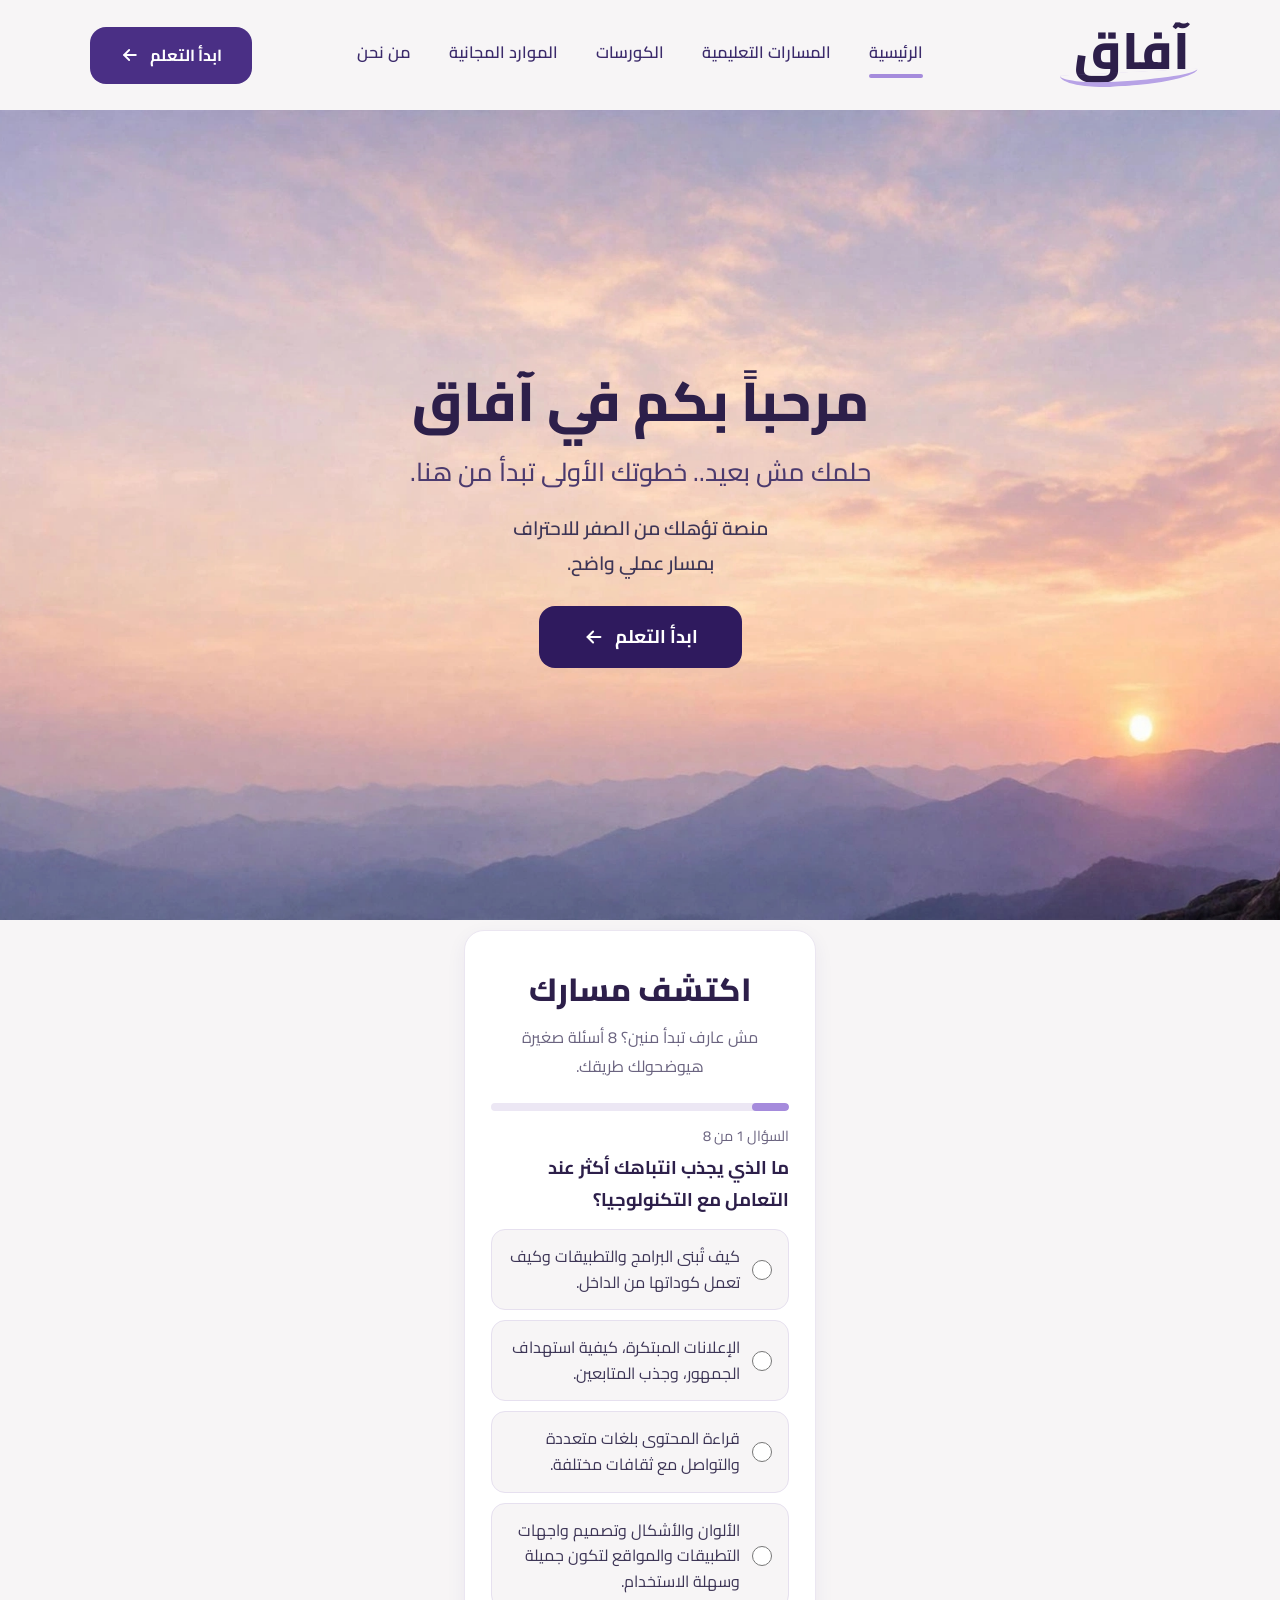
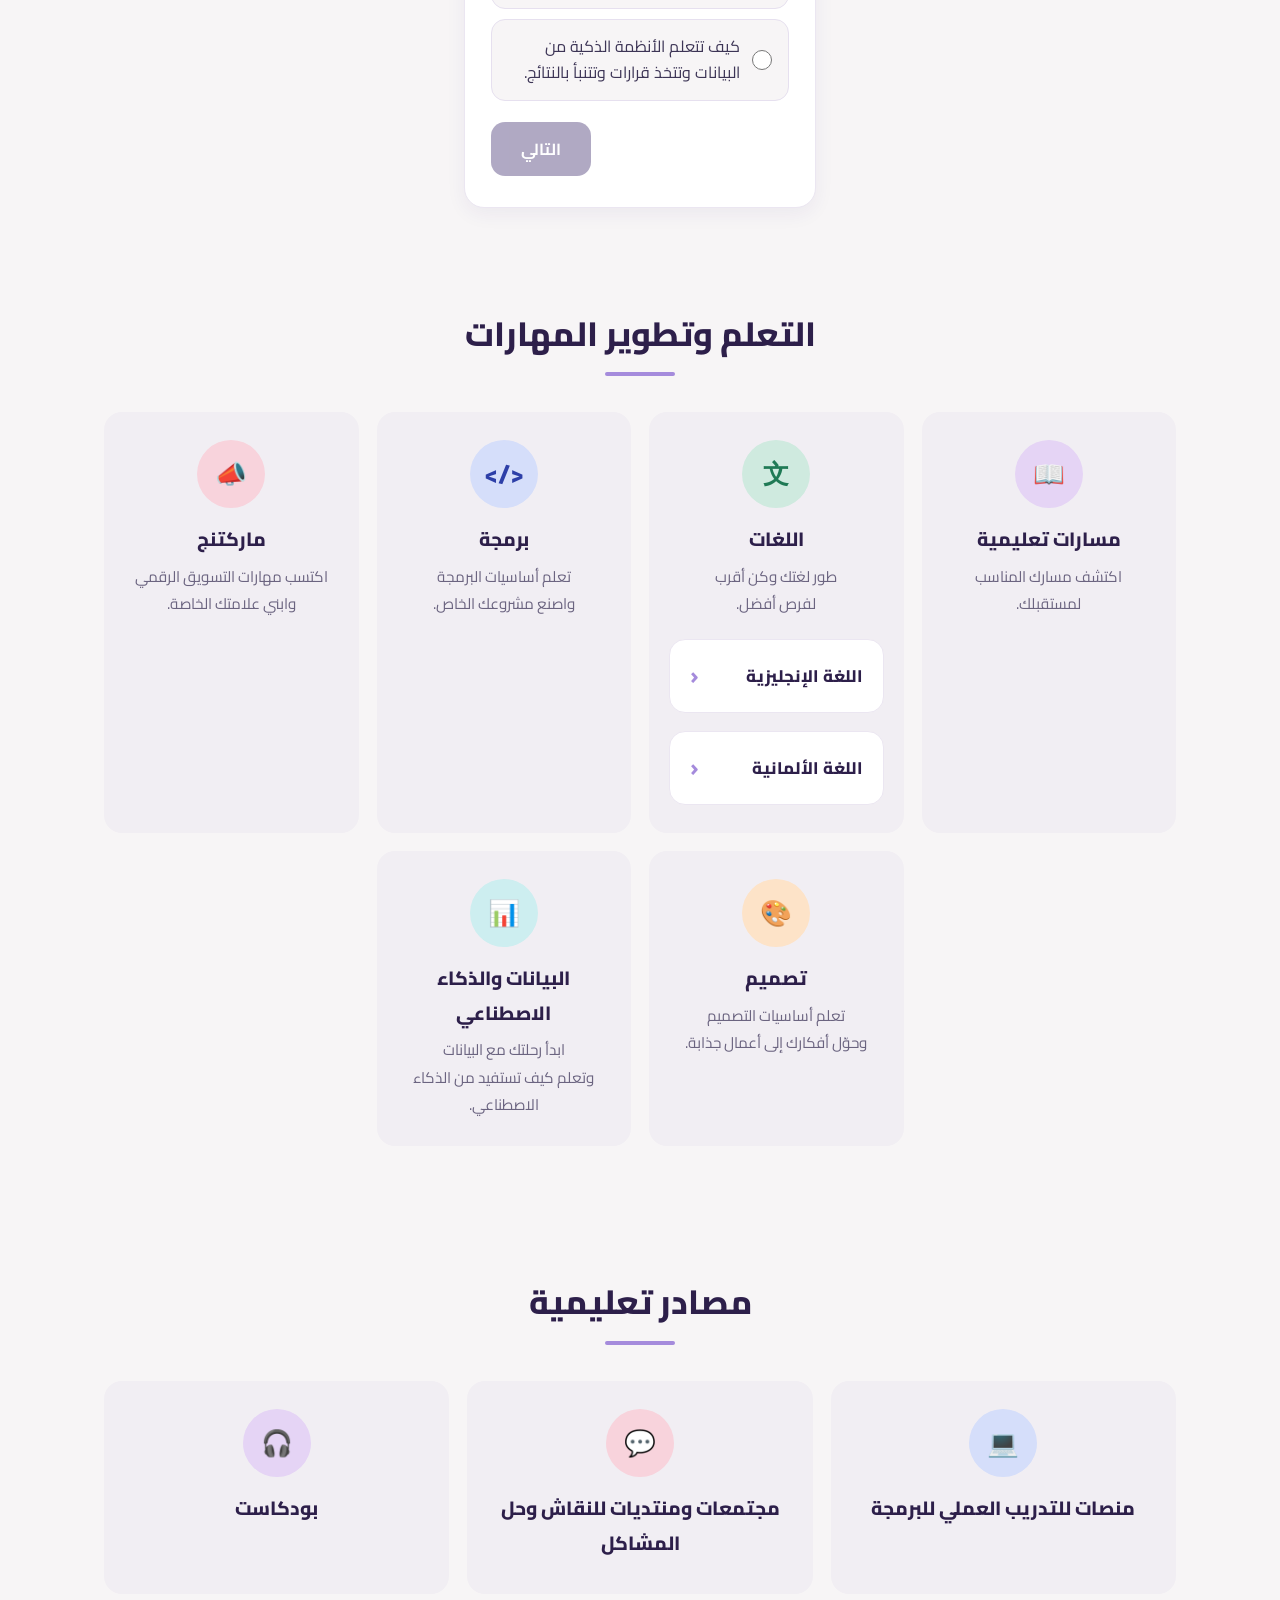
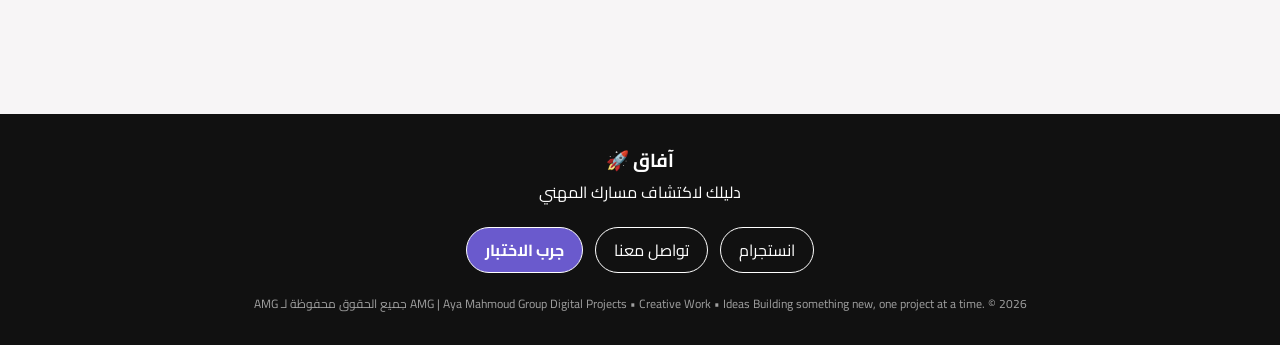
==== index.html @ b50b0117 "update" ====
<!DOCTYPE html>
<html lang="ar" dir="rtl">

<head>
    <link rel="icon" type="image/png" href="favicon.png">
<link rel="apple-touch-icon" href="favicon.png">
    <meta charset="UTF-8">
    <meta name="viewport" content="width=device-width, initial-scale=1.0">

    <title>آفاق | AMG Academy</title>
    <meta name="description" content="آفاق منصة تعليمية عربية تساعدك تكتشف المسار المناسب ليك باختبار قصير، وتبدأ التعلم في اللغات والبرمجة والتسويق والتصميم والبيانات والذكاء الاصطناعي.">

    <link rel="preconnect" href="https://fonts.googleapis.com">
    <link rel="preconnect" href="https://fonts.gstatic.com" crossorigin>
    <link href="https://fonts.googleapis.com/css2?family=Cairo:wght@400;600;700;800&display=swap" rel="stylesheet">
    <link rel="stylesheet" href="index.css">
</head>

<body>

    
    <header class="header">

        <div class="logo">
            آفاق
        </div>

        <nav class="navbar">
            <a href="#" class="active">الرئيسية</a>
            <a href="#learning">المسارات التعليمية</a>
            <a href="#learning">الكورسات</a>
            <a href="#resources">الموارد المجانية</a>
            <a href="#" data-dialog="dlg-about">من نحن</a>
        </nav>

        <a href="#learning" class="header-button">ابدأ التعلم <svg class="arrow" viewBox="0 0 24 24" width="22" height="22" fill="none" stroke="currentColor" stroke-width="2.2" stroke-linecap="round" stroke-linejoin="round" aria-hidden="true"><path d="M19 12H5"/><path d="M11 6l-6 6 6 6"/></svg></a>

    </header>

    
    <section class="hero">
        <img class="hero-img" src="hero.jpg" alt="">
        <div class="hero-content">
            <h1>مرحباً بكم في آفاق</h1>
            <h2>حلمك مش بعيد.. خطوتك الأولى تبدأ من هنا.</h2>
            <p>منصة تؤهلك من الصفر للاحتراف<br>بمسار عملي واضح.</p>
            <a href="#learning" class="hero-button">ابدأ التعلم <svg class="arrow" viewBox="0 0 24 24" width="22" height="22" fill="none" stroke="currentColor" stroke-width="2.2" stroke-linecap="round" stroke-linejoin="round" aria-hidden="true"><path d="M19 12H5"/><path d="M11 6l-6 6 6 6"/></svg></a>
        </div>
    </section>

    
    <section class="quiz-section" id="quiz">
        <div class="quiz-card">
            <h2>اكتشف مسارك</h2>
            <p class="quiz-subtitle">مش عارف تبدأ منين؟ 8 أسئلة صغيرة هيوضحولك طريقك.</p>

            <div id="quiz-box">
                <div class="quiz-progress"><span id="quiz-bar"></span></div>
                <p class="quiz-count" id="quiz-count"></p>
                <h3 class="quiz-question" id="quiz-question"></h3>
                <div class="quiz-options" id="quiz-options"></div>
                <div class="quiz-nav">
                    <button type="button" class="quiz-btn ghost" id="quiz-prev">السابق</button>
                    <button type="button" class="quiz-btn" id="quiz-next" disabled>التالي</button>
                </div>
            </div>

            <div id="quiz-result" class="quiz-result" hidden>
                <p class="quiz-result-label">المسار الأنسب ليك هو</p>
                <h3 id="result-title"></h3>
                <p id="result-text"></p>
                <div class="quiz-nav">
                    <a href="#learning" class="quiz-btn" id="result-link">ابدأ التعلم</a>
                    <button type="button" class="quiz-btn ghost" id="quiz-restart">أعد الاختبار</button>
                </div>
            </div>
        </div>
    </section>

    
    <section class="learning" id="learning">

        <h2>التعلم وتطوير المهارات</h2>

        <div class="title-line"></div>

        <div class="cards">

            
            <div class="card">
                <div class="icon purple">📖</div>
                <h3>مسارات تعليمية</h3>
                <p>
                    اكتشف مسارك المناسب
                    <br>
                    لمستقبلك.
                </p>
            </div>

            
            <div class="card" id="languages">
                <div class="icon green">文</div>
                <h3>اللغات</h3>
                <p>
                    طور لغتك وكن أقرب
                    <br>
                    لفرص أفضل.
                </p>

                <div class="lang-grid">

                    <button type="button" class="lang-item" data-dialog="dlg-english">اللغة الإنجليزية</button>

                    <button type="button" class="lang-item" data-dialog="dlg-german">اللغة الألمانية</button>

                </div>
            </div>

            <!-- Card 3 -->
            <div class="card" id="card-programming">
                <div class="icon blue">&lt;/&gt;</div>
                <h3>برمجة</h3>
                <p>
                    تعلم أساسيات البرمجة
                    <br>
                    واصنع مشروعك الخاص.
                </p>
            </div>

            <!-- Card 4 -->
            <div class="card" id="card-marketing">
                <div class="icon pink">📣</div>
                <h3>ماركتنج</h3>
                <p>
                    اكتسب مهارات التسويق الرقمي
                    <br>
                    وابني علامتك الخاصة.
                </p>
            </div>

            <!-- Card 5 -->
            <div class="card" id="card-design">
                <div class="icon orange">🎨</div>
                <h3>تصميم</h3>
                <p>
                    تعلم أساسيات التصميم
                    <br>
                    وحوّل أفكارك إلى أعمال جذابة.
                </p>
            </div>

            <!-- Card 6 -->
            <div class="card" id="card-data">
                <div class="icon teal">📊</div>
                <h3>البيانات والذكاء الاصطناعي</h3>
                <p>
                    ابدأ رحلتك مع البيانات
                    <br>
                    وتعلم كيف تستفيد من الذكاء الاصطناعي.
                </p>
            </div>

        </div>

    </section>

    <!-- مصادر تعليمية -->
    <section class="learning" id="resources">

        <h2>مصادر تعليمية</h2>

        <div class="title-line"></div>

        <div class="cards">

            <div class="card">
                <div class="icon blue">💻</div>
                <h3>منصات للتدريب العملي للبرمجة</h3>
            </div>

            <div class="card">
                <div class="icon pink">💬</div>
                <h3>مجتمعات ومنتديات للنقاش وحل المشاكل</h3>
            </div>

            <div class="card">
                <div class="icon purple">🎧</div>
                <h3>بودكاست </h3>
            </div>

        </div>

    </section>
    <dialog class="lang-dialog about-dialog" id="dlg-about">
        <div class="dialog-head">
            <h3>من نحن</h3>
            <button type="button" class="dialog-close" aria-label="إغلاق">✕</button>
        </div>
        <div class="dialog-body">
            <p>
                آفاق هي مساحة صُممت لكل شخص يبحث عن فرصة ليتعلم، يتطور، ويصنع لنفسه طريقًا أفضل. نحن نؤمن أن لكل إنسان قدرات وأفكارًا تستحق أن تُكتشف، وأن الوصول إلى المستقبل الذي نريده يبدأ بخطوة واحدة صحيحة. لذلك نهدف من خلال آفاق إلى تقديم محتوى وفرص ومعلومات تساعد الطلاب والشباب على اكتشاف مجالات جديدة، وتطوير مهاراتهم، واتخاذ خطوات أكثر وضوحًا نحو أهدافهم. لا نريد أن تكون آفاق مجرد موقع تتصفحه ثم تغادره، بل نريدها أن تكون نقطة بداية تساعدك على اكتشاف ما يناسبك، وتوسيع معرفتك، وتحويل أفكارك وطموحاتك إلى خطوات حقيقية. آفاق... لأن مستقبلك أكبر من أن تتركه للصدفة.
            </p>
        </div>
    </dialog>


    <dialog class="lang-dialog" id="dlg-english">
        <div class="dialog-head">
            <h3>كورسات اللغة الانجليزية</h3>
            <button type="button" class="dialog-close" aria-label="إغلاق">✕</button>
        </div>
        <div class="dialog-body">

    
            <article class="course">
                <h4>كورس اللغة الانجليزية_AUC</h4>
                <ul class="course-item">
                   <li>الجهة: الجامعة الأمريكية بالقاهرة</li> 
                    <li>المستوى: تحديد المستوى باختبار</li>
                    <li>المدة : من 4_6 اسابيع</li>
                    <li>الانجاز : رقمي عند اتمام الكورس</li>
                </ul>
                <a class="btn-course" href="https://www.aucegypt.edu/academics/free-english-courses">ابدأ الكورس</a>
            </article>
            </article>

    <article class="course">
      <h4>كورس اللغة الانجليزية_British Council</h4>
      <ul class="course-item">
       <li>الجهة:المجلس الثقافي البريطاني</li>
        <li>المستوى : من A1 إلى C1</li>
        <li>المدة : مفتوحة</li>
        <li>الانجاز : شهادة رقمية مجانية</li>
      </ul>
      <a class="btn-course" href="https://learnenglish.britishcouncil.org">ابدأ الكورس</a>
    </article>

    <article class="course">
      <h4>-كورس اللغه الانجليزيه Understanding IELTS</h4>
      <ul class="course-item">
       <li>الجهة:المجلس الثقافي البريطاني</li>
       </tag>
        <li>المستوى : B1 متوسط</li>
        <li>المدة : 6 أسابيع</li>
        <li>الانجاز : شهادة مجانية</li>
      </ul>
      <a class="btn-course" href="https://www.futurelearn.com/courses/understanding-ielts">ابدأ الكورس</a>
    </article>

    <article class="course">
      <h4>English for Beginners - USA Learns</h4>
      <ul class="course-item">
        <li>
الجهة: الولايات المتحدة الأمريكية - مبادرة USA Learns</li>
       <li>المستوى: مبتدئ</li>
        <li>المدة : 20 ساعة</li>
        <li>الانجاز : شهادة اتمام مجانية 100%</li>
      </ul>
      <a class="btn-course" href="https://www.usalearns.org">ابدأ الكورس</a>
    </article class="course">
    <h4>كورس اللغة الإنجليزية-Harvard - Rhetoric: The Art of Persuasive Writing</h4>
    <ul class="course-item">
    <li>الجهة: Harvard University</li>
    <li>المستوى: مبتدئ - كتابة ومحادثة</li>
    <li>المدة: 8 أسابيع</li>  
    <li> مجاني 100% - Audit</li>
    </ul>
    <a class="btn-course" href="https://pll.harvard.edu/course/rhetoric-art-persuasive-writing-and-public-speaking"> ابدأ الكورس</a>
        
    

    <article>
        
        
    </article>

        </div>
    </dialog>

     <dialog class="lang-dialog" id="dlg-german">
        <div class="dialog-head">
            <h3>اللغة الألمانية</h3>
            <button type="button" class="dialog-close" aria-label="إغلاق">✕</button>
            
        </div>
        <div class="dialog-body">

        <article class="course">
    <h4>دورة اللغة الألمانية </h4>
    <ul class="course-item">
            <li>الجهة : Deutsche Welle</li>
        <li>المدة : 8 اسابيع</li>
        <li>المستوى:A1</li>
    </ul>
        <a class="btn-course" href="https://learngerman.dw.com/en/nicos-weg/c-36519789" target="_blank">ابدأ الكورس</a>
</article>
</article>

        </div>
    </dialog>



    <script src="index.js"></script>
<footer class="footer">
  <div class="footer-content">
    <h3>آفاق 🚀</h3>
    <p> دليلك لاكتشاف مسارك المهني</p>
    
    <div class="social">
          <a href="https://www.instagram.com/aya__mahmoud188?stkn=NDFoNGhpejRldm9x" target="_blank">انستجرام</a>
            <a href="https://mail.google.com/mail/?view=cm&to=ayamahmoud.gruop@gmail.com" target="_blank">تواصل معنا</a>
        <a href="#quiz" class="test-btn">جرب الاختبار </a>    
    </div>
  </div>
  <p class="copy">AMG | Aya Mahmoud Group
Digital Projects • Creative Work • Ideas
Building something new, one project at a time.
© 2026 جميع الحقوق محفوظة لـ AMG</p>
</footer>

</body>

</html>
---- index.css ----
:root {
  --primary: #2d1f4a;
  --primary-soft: #3b2a6b;
  --accent: #a58bdc;
  --bg: #f7f5f6;
  --card: #f1eef3;
  --muted: #6b6480;
}

*, *::before, *::after {
  margin: 0;
  padding: 0;
  box-sizing: border-box;
  font-family: "Cairo", "Segoe UI", Tahoma, sans-serif;
}

html { scroll-behavior: smooth; }

body {
  background: var(--bg);
  color: #3d3556;
  line-height: 1.8;
  overflow-x: hidden;
}

a { text-decoration: none; color: inherit; }


.header {
  display: grid;
  grid-template-columns: 1fr auto 1fr;
  align-items: center;
  gap: 16px;
  padding: 22px 7%;
  background: var(--bg);
}

.logo {
  justify-self: start;
  position: relative;
  display: inline-block;
  font-size: 3.2rem;
  font-weight: 800;
  line-height: 1.1;
  color: var(--primary);
  padding-bottom: 10px;
}


.logo::after {
  content: "";
  position: absolute;
  right: -8px;
  left: -14px;
  bottom: 2px;
  height: 14px;
  border-bottom: 5px solid #b7a2e6;
  border-radius: 0 0 60% 40% / 0 0 100% 100%;
  transform: rotate(-3deg);
}

.navbar {
  display: flex;
  align-items: center;
  justify-content: center;
  gap: 38px;
}

.navbar a {
  position: relative;
  color: var(--primary-soft);
  font-size: 1.02rem;
  font-weight: 600;
  white-space: nowrap;
  padding: 6px 0 10px;
}

.navbar a::after {
  content: "";
  position: absolute;
  right: 0;
  left: 0;
  bottom: 0;
  height: 4px;
  border-radius: 4px;
  background: #a58bdc;
  transform: scaleX(0);
  transition: transform 0.2s;
}

.navbar a.active::after,
.navbar a:hover::after { transform: scaleX(1); }

.header-button { justify-self: end;  }

.header-button,
.hero-button {
  display: inline-flex;
  align-items: center;
  justify-content: center;
  gap: 10px;
  color: #fff;
  font-weight: 700;
  white-space: nowrap;
  transition: background 0.2s, transform 0.2s;
}

.header-button {
  background: #4a2f85;
  padding: 14px 30px;
  border-radius: 16px;
  font-size: 1rem;
}

.header-button .arrow { width: 20px; height: 20px; }

.hero-button {
  background: #2f1a5e;
  margin-top: 26px;
  padding: 14px 44px;
  border-radius: 16px;
  font-size: 1.15rem;
}

.header-button:hover,
.hero-button:hover {
  background: var(--primary);
  transform: translateY(-2px);
}

/* ---------- الهيرو ---------- */
.hero {
  position: relative;
  min-height: 90vh;
  display: flex;
  align-items: center;
  justify-content: center;
  padding: 40px 5%;
  text-align: center;
  overflow: hidden;
  background-color: #cbb9d9;
  background-image: url("hero.jpg");
  background-size: cover;
  background-position: center;
  background-repeat: no-repeat;
}

/* صورة الـ img مخفية إلا في الموبايل الرأسي */
.hero-img { display: none; }

.hero-content {
  position: relative;
  z-index: 1;
  width: 100%;
  max-width: 640px;
  display: flex;
  flex-direction: column;
  align-items: center;
}

.hero h1 {
  font-size: clamp(2rem, 6vw, 3.4rem);
  font-weight: 800;
  color: var(--primary);
  line-height: 1.4;
  margin-bottom: 10px;
}

.hero h2 {
  font-size: clamp(1.1rem, 3vw, 1.6rem);
  font-weight: 500;
  color: #4b3a6e;
  margin-bottom: 16px;
}

.hero p {
  font-size: clamp(1rem, 2.4vw, 1.2rem);
  font-weight: 600;
  color: #3d3556;
}


.learning {
  max-width: 1200px;
  margin: 0 auto;
  padding: 56px 5% 70px;
  text-align: center;
}

.learning h2 {
  font-size: clamp(1.6rem, 4vw, 2.1rem);
  font-weight: 800;
  color: var(--primary);
}

.title-line {
  width: 70px;
  height: 4px;
  border-radius: 4px;
  background: var(--accent);
  margin: 8px auto 36px;
}

.cards {
  display: grid;
  grid-template-columns: repeat(3, 1fr);
  gap: 22px;
}

.card {
  background: var(--card);
  border-radius: 18px;
  padding: 28px 20px;
  transition: transform 0.2s, box-shadow 0.2s;
}

.card:hover {
  transform: translateY(-4px);
  box-shadow: 0 10px 24px rgba(58, 37, 112, 0.1);
}

.card h3 {
  margin: 14px 0 6px;
  font-size: 1.2rem;
  font-weight: 800;
  color: var(--primary);
}

.card p {
  color: var(--muted);
  font-size: 0.95rem;
}

.icon {
  width: 68px;
  height: 68px;
  margin: 0 auto;
  border-radius: 50%;
  display: flex;
  align-items: center;
  justify-content: center;
  font-size: 1.6rem;
  font-weight: 800;
  direction: ltr;
}

.icon.purple { background: #e5d4f5; color: var(--primary-soft); }
.icon.green  { background: #cfeadf; color: #1f7a55; }
.icon.blue   { background: #d5defa; color: #2d3fa8; }
.icon.pink   { background: #f8d3dc; color: #a3204d; }
.icon.orange { background: #fde3c8; color: #b45309; }
.icon.teal   { background: #cdeef0; color: #0f766e; }

@media (max-width: 980px) {
  .cards { grid-template-columns: repeat(2, 1fr); }
  .navbar { gap: 22px; }
  .navbar a { font-size: 0.92rem; }
}

@media (max-width: 720px) {
  .header {
    grid-template-columns: 1fr auto;
    padding: 14px 5% 8px;
    row-gap: 8px;
  }

  .logo { font-size: 2.4rem; }

  .header-button {
    padding: 10px 20px;
    font-size: 0.9rem;
    border-radius: 14px;
  }

  .navbar {
    grid-column: 1 / -1;
    order: 3;
    width: 100%;
    justify-content: center;
    flex-wrap: wrap;
    gap: 2px 18px;
  }


  .cards { grid-template-columns: 1fr; }
}


@media (orientation: portrait) and (max-width: 900px) {
  .hero {
    min-height: 72vh;
    align-items: flex-start;        
    padding: 34px 5% 0;
    background-position: 100% bottom; 
  }

  
  .hero::before {
    content: "";
    position: absolute;
    inset: 0;
    background: linear-gradient(to bottom, rgba(247, 245, 246, 0.55), rgba(247, 245, 246, 0) 40%);
    pointer-events: none;
  }

  .hero-content {
    text-shadow: 0 0 10px rgba(255, 255, 255, 0.8);
  }

  .hero h1 { margin-bottom: 6px; }
  .hero-button { margin-top: 18px; }
}

.about-section {
  width: 100%;
  max-width: 800px;
  margin: 0 auto;
  padding: 30px 6% 70px;
  direction: rtl;
  text-align: right;
}

.about-section h2 {
  font-size: 2rem;
  font-weight: 800;
  color: #1e3a8a;
  padding-bottom: 14px;
  margin-bottom: 24px;
  border-bottom: 2px solid #dde3ee;
}

.about-section p {
  max-width: none;
  margin: 0;
  text-align: right;
  font-size: 1.1rem;
  line-height: 2.1;
  color: #222;
}


.quiz-section {
  max-width: 800px;
  margin: 0 auto;
  padding: 10px 5% 40px;
}

.quiz-card {
  background: #fff;
  border: 1px solid #ebe6f1;
  border-radius: 20px;
  padding: 30px 26px;
  box-shadow: 0 6px 20px rgba(58, 37, 112, 0.06);
  text-align: right;
}

.quiz-card h2 {
  text-align: center;
  font-size: clamp(1.6rem, 4vw, 2rem);
  font-weight: 800;
  color: var(--primary);
}

.quiz-subtitle {
  text-align: center;
  color: var(--muted);
  margin: 4px 0 22px;
}

.quiz-progress {
  height: 8px;
  background: #ece7f4;
  border-radius: 8px;
  overflow: hidden;
}

.quiz-progress span {
  display: block;
  height: 100%;
  width: 0;
  background: var(--accent);
  border-radius: 8px;
  transition: width 0.3s;
}

.quiz-count {
  margin: 12px 0 4px;
  font-size: 0.9rem;
  color: var(--muted);
}

.quiz-question {
  font-size: 1.15rem;
  font-weight: 700;
  color: var(--primary);
  margin-bottom: 14px;
  line-height: 1.7;
}

.quiz-options label {
  display: flex;
  align-items: center;
  gap: 12px;
  background: var(--bg);
  border: 1.5px solid #e6e0ef;
  border-radius: 14px;
  padding: 14px 16px;
  margin-bottom: 10px;
  cursor: pointer;
  line-height: 1.6;
  transition: border-color 0.2s, background 0.2s;
}

.quiz-options label:hover { border-color: var(--accent); }

.quiz-options label:has(input:checked) {
  border-color: var(--primary-soft);
  background: #ede7f8;
}

.quiz-options input[type="radio"] {
  width: 20px;
  height: 20px;
  flex-shrink: 0;
  accent-color: var(--primary-soft);
}

.quiz-nav {
  display: flex;
  justify-content: space-between;
  align-items: center;
  gap: 12px;
  margin-top: 20px;
}

.quiz-btn {
  display: inline-block;
  border: 0;
  cursor: pointer;
  background: var(--primary-soft);
  color: #fff;
  font-weight: 700;
  font-size: 1rem;
  padding: 12px 30px;
  border-radius: 14px;
  transition: background 0.2s, opacity 0.2s;
}

.quiz-btn:hover { background: var(--primary); }
.quiz-btn:disabled { opacity: 0.4; cursor: not-allowed; }

.quiz-btn.ghost {
  background: transparent;
  color: var(--primary-soft);
  border: 1.5px solid var(--accent);
}

.quiz-btn.ghost:hover { background: #ede7f8; }

.quiz-result { text-align: center; }
.quiz-result[hidden], #quiz-box[hidden] { display: none; }

.quiz-result-label { color: var(--muted); margin-top: 10px; }

.quiz-result h3 {
  font-size: 2rem;
  font-weight: 800;
  color: var(--primary);
  margin: 4px 0 10px;
}

.quiz-result .quiz-nav { justify-content: center; flex-wrap: wrap; }


.course-title {
  margin: 14px 0 6px;
  font-size: 0.95rem;
  font-weight: 700;
  color: var(--primary-soft);
}

.course-item {
  list-style: none;
  margin: 0 0 16px;
  padding: 0;
  text-align: right;
  font-size: 0.88rem;
  color: var(--muted);
}

.course-item li {
  padding: 5px 0;
  border-bottom: 1px dashed #d8d2e3;
}

.course-item li:last-child { border-bottom: 0; }

.btn-course {
  display: inline-block;
  background: var(--primary-soft);
  color: #fff;
  font-weight: 700;
  font-size: 0.95rem;
  padding: 9px 26px;
  border-radius: 14px;
  transition: background 0.2s;
}

.btn-course:hover { background: var(--primary); }


.cards {
  display: flex;
  flex-wrap: wrap;
  justify-content: center;
  gap: 22px;
}

.card {
  flex: 0 1 calc((100% - 44px) / 3);
  min-width: 0;
}

.card.card-wide { flex: 1 1 100%; }

@media (max-width: 980px) {
  .card { flex-basis: calc((100% - 22px) / 2); }
}

@media (max-width: 720px) {
  .card { flex-basis: 100%; }
}


.lang-grid {
  display: grid;
  grid-template-columns: 1fr 1fr;
  gap: 18px;
  margin-top: 22px;
  text-align: right;
}

.lang-item {
  background: #fff;
  border: 1px solid #ebe6f1;
  border-radius: 16px;
  padding: 20px;
}

.lang-item h4 {
  font-size: 1.1rem;
  font-weight: 800;
  color: var(--primary);
  margin-bottom: 6px;
}

.lang-item p { margin: 0; }

.card h5.course-title {
  margin: 14px 0 6px;
  font-size: 0.95rem;
  font-weight: 700;
  color: var(--primary-soft);
}

@media (max-width: 720px) {
  .lang-grid { grid-template-columns: 1fr; }
}


.lang-grid { grid-template-columns: 1fr; }


details.lang-item summary {
  display: flex;
  align-items: center;
  justify-content: space-between;
  gap: 10px;
  cursor: pointer;
  list-style: none;
  font-size: 1.1rem;
  font-weight: 800;
  color: var(--primary);
}

details.lang-item summary::-webkit-details-marker { display: none; }

details.lang-item summary::after {
  content: "▾";
  color: var(--accent);
  transition: transform 0.2s;
}

details.lang-item[open] summary::after { transform: rotate(180deg); }
details.lang-item[open] summary { margin-bottom: 10px; }


button.lang-item {
  width: 100%;
  display: flex;
  align-items: center;
  justify-content: space-between;
  gap: 10px;
  font-family: inherit;
  font-size: 1.05rem;
  font-weight: 800;
  color: var(--primary);
  text-align: right;
  cursor: pointer;
  transition: border-color 0.2s, background 0.2s;
}

button.lang-item::after {
  content: "‹";
  font-size: 1.6rem;
  line-height: 1;
  color: var(--accent);
}

button.lang-item:hover { border-color: var(--accent); background: #faf8fd; }


.lang-dialog {
  border: 0;
  border-radius: 20px;
  padding: 0;
  width: min(92vw, 520px);
  margin: auto;
  direction: rtl;
  text-align: right;
  color: #3d3556;
  box-shadow: 0 20px 60px rgba(30, 20, 60, 0.35);
  overflow: hidden;
}

.lang-dialog::backdrop { background: rgba(30, 20, 60, 0.5); }

.dialog-head {
  display: flex;
  align-items: center;
  justify-content: space-between;
  gap: 12px;
  padding: 16px 20px;
  background: #fff;
  border-bottom: 1px solid #eee9f4;
}

.dialog-head h3 {
  font-size: 1.15rem;
  font-weight: 800;
  color: var(--primary);
}

.dialog-close {
  border: 0;
  width: 36px;
  height: 36px;
  border-radius: 50%;
  background: var(--card);
  color: var(--primary);
  font-size: 1rem;
  cursor: pointer;
}

.dialog-body {
  max-height: 60vh;
  overflow-y: auto;
  padding: 18px 20px 6px;
  background: #fff;
}

.course {
  background: var(--bg);
  border-radius: 14px;
  padding: 16px;
  margin-bottom: 14px;
}

.course h4 {
  font-size: 1rem;
  font-weight: 800;
  color: var(--primary);
  margin-bottom: 8px;
}

.course .course-item { margin-bottom: 12px; }


@media (min-width: 721px) and (max-width: 1100px) {
  .header {
    grid-template-columns: auto 1fr auto;
    padding: 14px 4%;
    gap: 12px;
  }

  .logo { font-size: 2.6rem; }

  .navbar { gap: 14px; }
  .navbar a { font-size: 0.88rem; }

  .header-button {
    padding: 10px 18px;
    font-size: 0.9rem;
  }
}


@media (min-width: 981px) {
  .quiz-section { max-width: 480px; }
}

@media (min-width: 721px) {
  .cards { gap: 18px; }
  .card { flex-basis: calc((100% - 54px) / 4); }

  
  #resources .card { flex-basis: calc((100% - 36px) / 3); }
}

@media (min-width: 721px) and (max-width: 980px) {
  .card { padding: 20px 10px; }
  .card .icon { width: 52px; height: 52px; font-size: 1.2rem; }
  .card h3 { font-size: 0.95rem; }
  .card p { font-size: 0.8rem; line-height: 1.6; }
  button.lang-item { padding: 10px; font-size: 0.85rem; }
}


.about-dialog { width: min(92vw, 640px); }

.about-dialog .dialog-body { padding-bottom: 18px; }

.about-dialog .dialog-body p {
  font-size: 1.05rem;
  line-height: 2;
  color: #222;
}
.footer{
  background:#111;
  color:#fff;
  text-align:center;
  padding:30px 20px;
  margin-top:50px;
}
.footer .social{
  display: flex;
  justify-content: center;
  flex-wrap: wrap;
  gap: 12px;
  margin: 20px 0;
}
.footer .social a{
  color:#fff;
  text-decoration:none;
  border:1px solid #fff;
  padding:8px 18px;
  border-radius:25px;
  white-space: nowrap;
}
.copy{
  font-size:12px;
  opacity:0.6;
  margin-top:15px;
}
.test-btn {
  display: inline-block;
  background: #6A5ACD;
  color: white;
  padding: 12px 25px;
  border-radius: 25px;
  text-decoration: none;
  font-weight: bold;
}
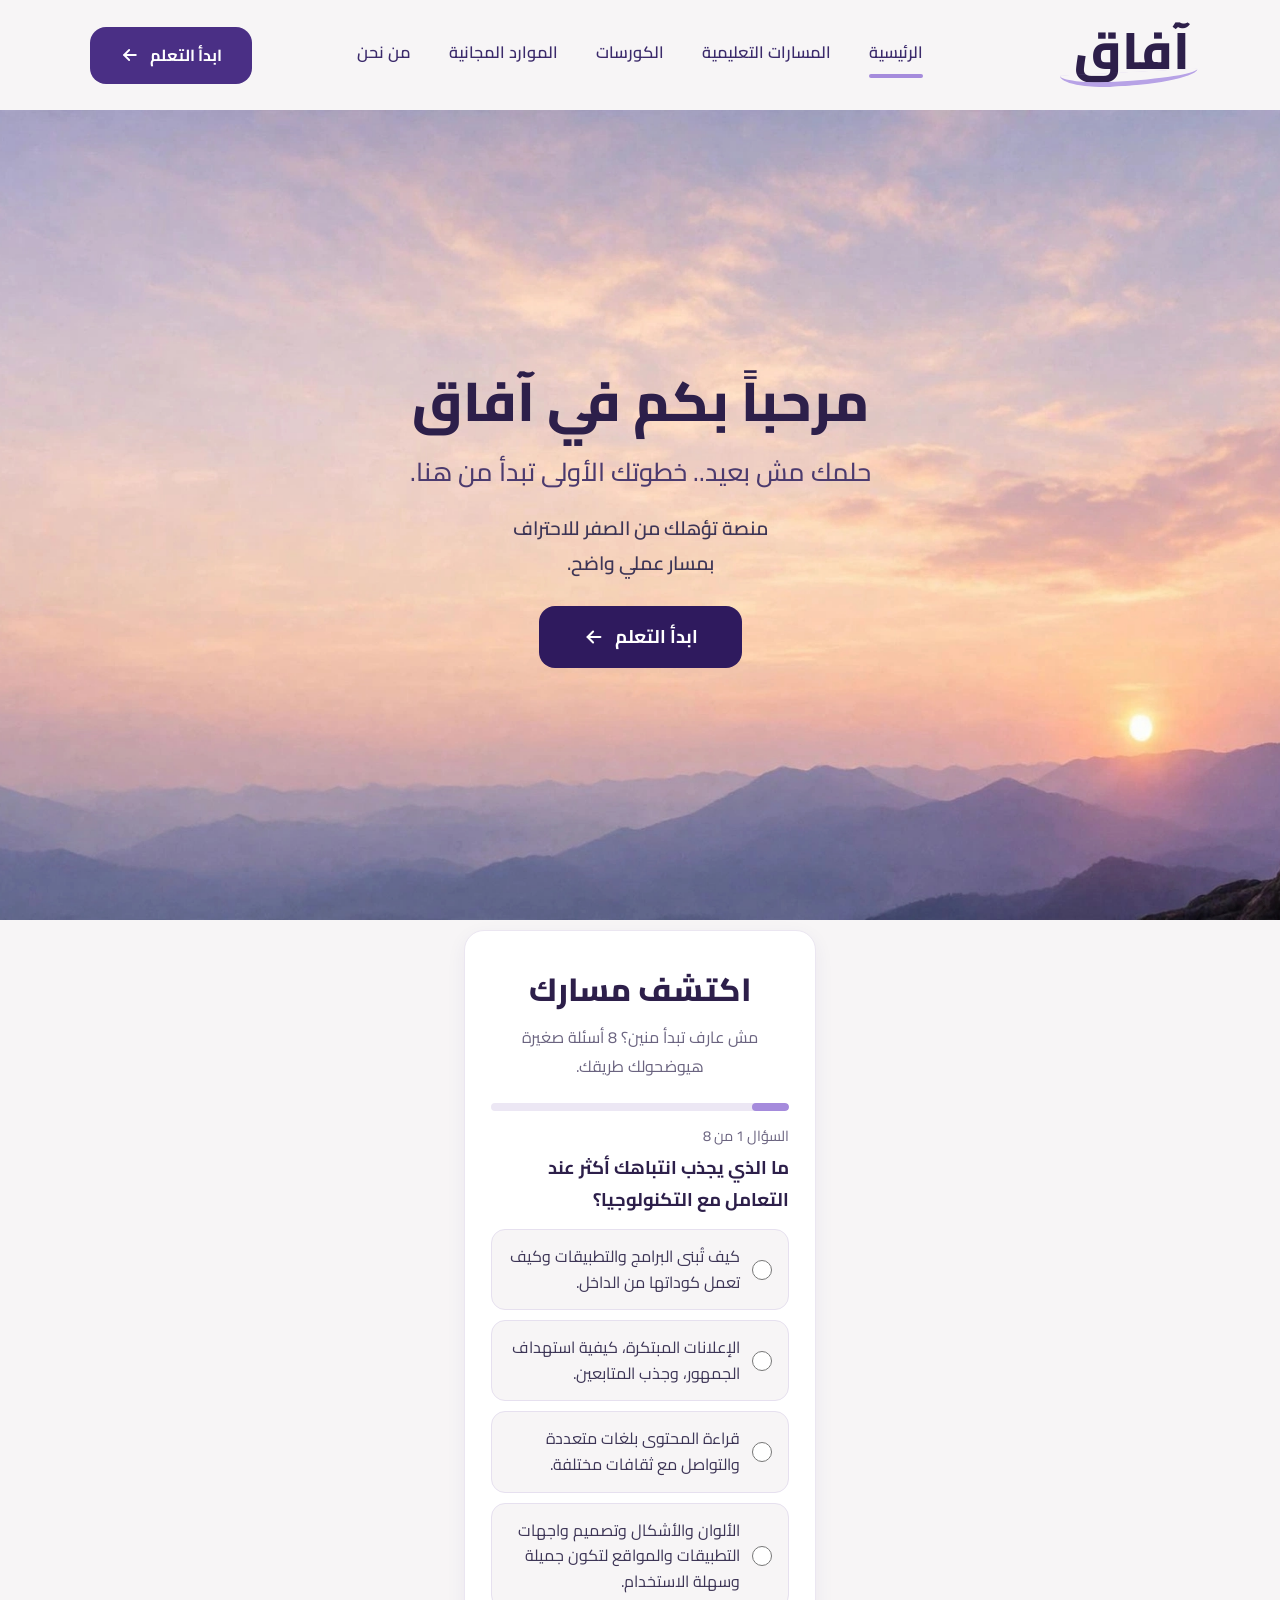
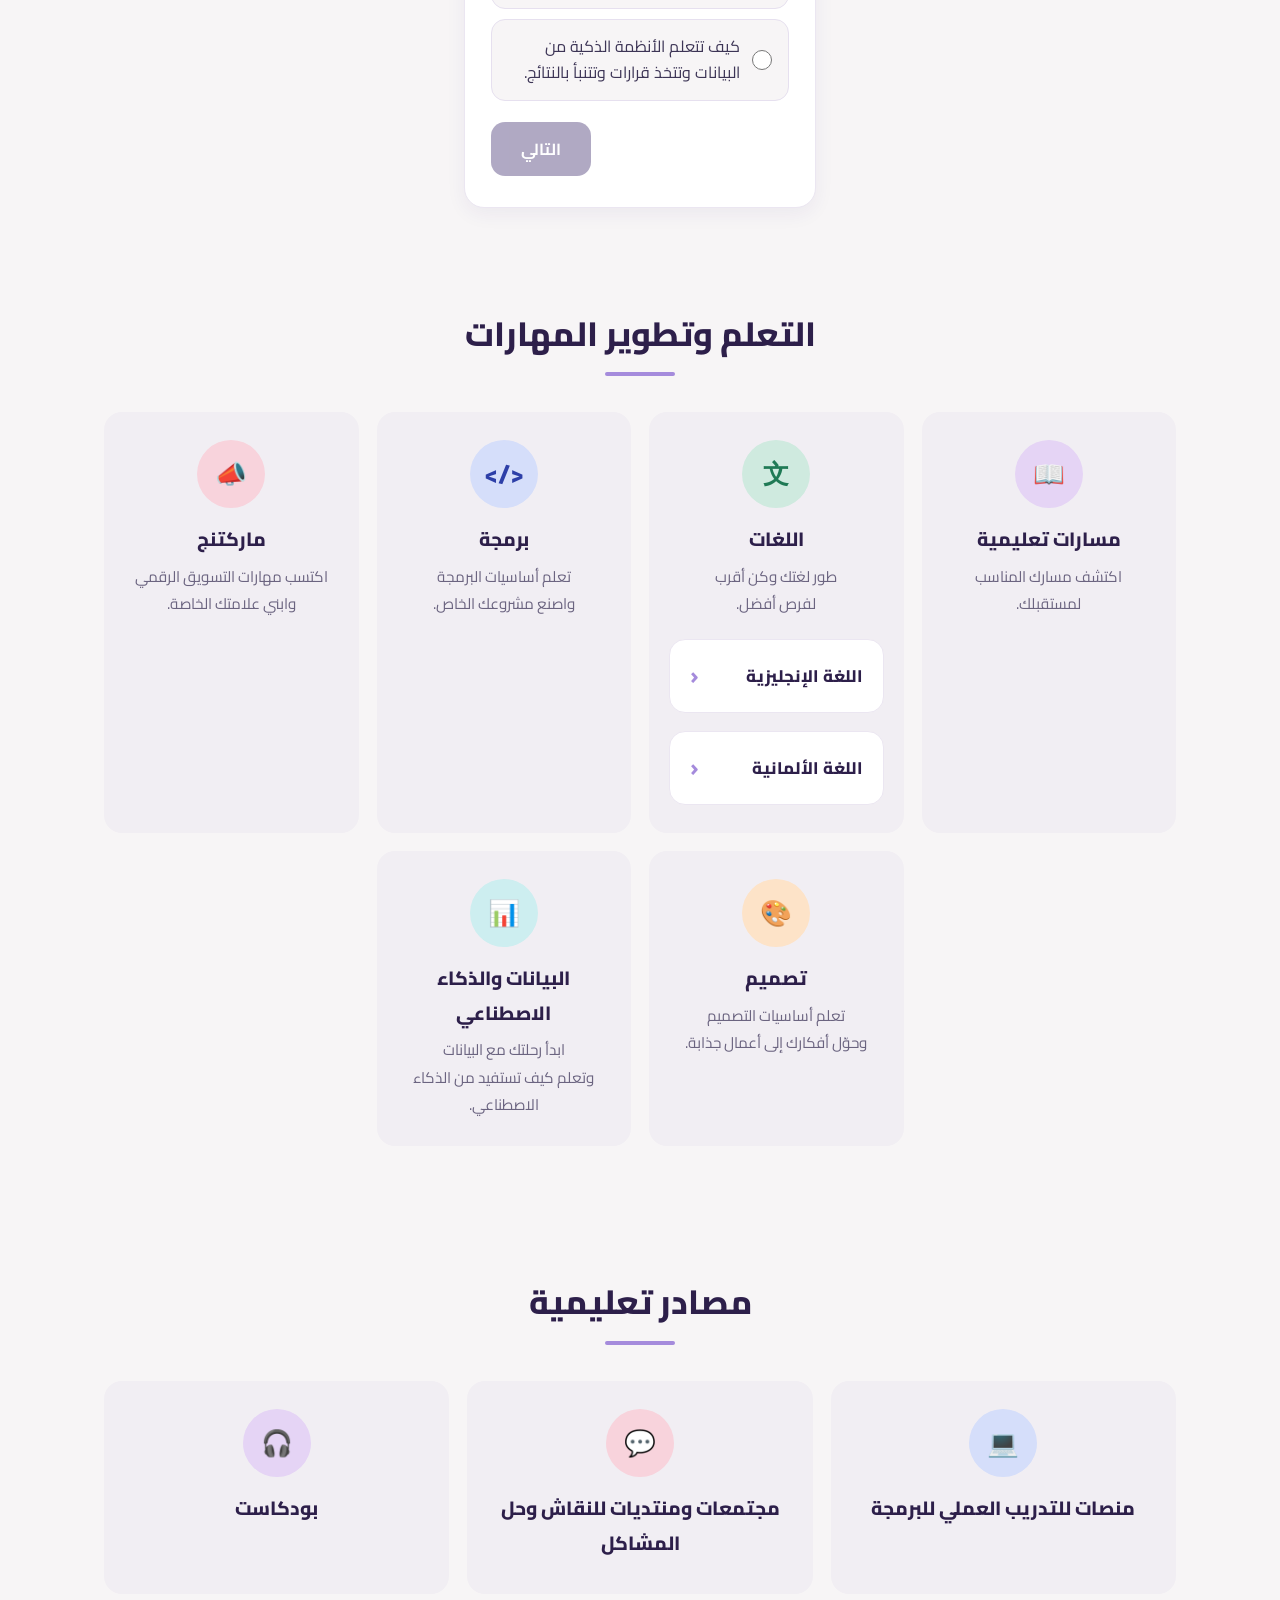
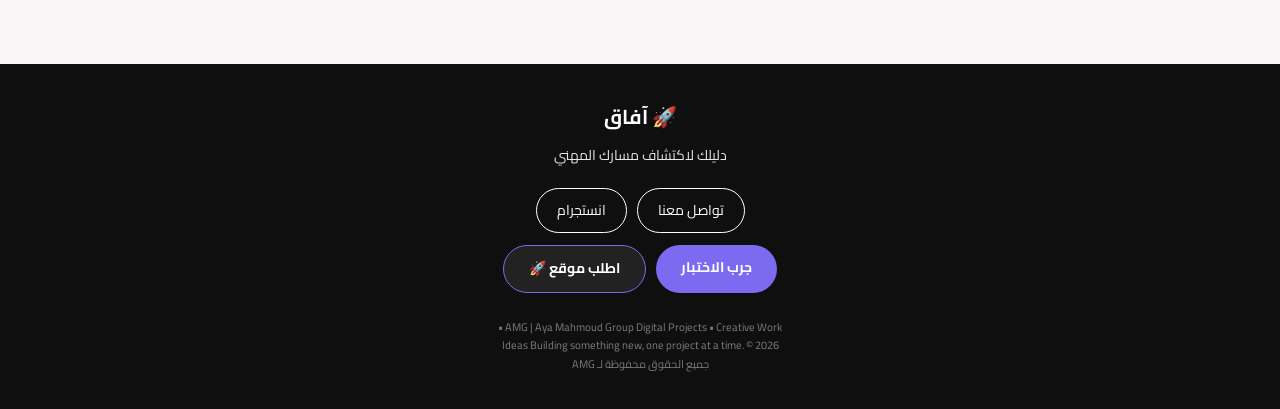
==== commit 7abe98c3: "update" ====
--- a/index.html
+++ b/index.html
@@ -7,7 +7,7 @@
     <meta charset="UTF-8">
     <meta name="viewport" content="width=device-width, initial-scale=1.0">
 
-    <title>آفاق | AMG Academy</title>
+    <title>AMG Academy | آفاق</title>
     <meta name="description" content="آفاق منصة تعليمية عربية تساعدك تكتشف المسار المناسب ليك باختبار قصير، وتبدأ التعلم في اللغات والبرمجة والتسويق والتصميم والبيانات والذكاء الاصطناعي.">
 
     <link rel="preconnect" href="https://fonts.googleapis.com">
@@ -211,68 +211,60 @@
         </div>
         <div class="dialog-body">
 
-    
             <article class="course">
                 <h4>كورس اللغة الانجليزية_AUC</h4>
                 <ul class="course-item">
-                   <li>الجهة: الجامعة الأمريكية بالقاهرة</li> 
+                    <li>الجهة: الجامعة الأمريكية بالقاهرة</li>
                     <li>المستوى: تحديد المستوى باختبار</li>
                     <li>المدة : من 4_6 اسابيع</li>
                     <li>الانجاز : رقمي عند اتمام الكورس</li>
                 </ul>
                 <a class="btn-course" href="https://www.aucegypt.edu/academics/free-english-courses">ابدأ الكورس</a>
             </article>
-            </article>
-
-    <article class="course">
-      <h4>كورس اللغة الانجليزية_British Council</h4>
-      <ul class="course-item">
-       <li>الجهة:المجلس الثقافي البريطاني</li>
-        <li>المستوى : من A1 إلى C1</li>
-        <li>المدة : مفتوحة</li>
-        <li>الانجاز : شهادة رقمية مجانية</li>
-      </ul>
-      <a class="btn-course" href="https://learnenglish.britishcouncil.org">ابدأ الكورس</a>
-    </article>
-
-    <article class="course">
-      <h4>-كورس اللغه الانجليزيه Understanding IELTS</h4>
-      <ul class="course-item">
-       <li>الجهة:المجلس الثقافي البريطاني</li>
-       </tag>
-        <li>المستوى : B1 متوسط</li>
-        <li>المدة : 6 أسابيع</li>
-        <li>الانجاز : شهادة مجانية</li>
-      </ul>
-      <a class="btn-course" href="https://www.futurelearn.com/courses/understanding-ielts">ابدأ الكورس</a>
-    </article>
-
-    <article class="course">
-      <h4>English for Beginners - USA Learns</h4>
-      <ul class="course-item">
-        <li>
-الجهة: الولايات المتحدة الأمريكية - مبادرة USA Learns</li>
-       <li>المستوى: مبتدئ</li>
-        <li>المدة : 20 ساعة</li>
-        <li>الانجاز : شهادة اتمام مجانية 100%</li>
-      </ul>
-      <a class="btn-course" href="https://www.usalearns.org">ابدأ الكورس</a>
-    </article class="course">
-    <h4>كورس اللغة الإنجليزية-Harvard - Rhetoric: The Art of Persuasive Writing</h4>
-    <ul class="course-item">
-    <li>الجهة: Harvard University</li>
-    <li>المستوى: مبتدئ - كتابة ومحادثة</li>
-    <li>المدة: 8 أسابيع</li>  
-    <li> مجاني 100% - Audit</li>
-    </ul>
-    <a class="btn-course" href="https://pll.harvard.edu/course/rhetoric-art-persuasive-writing-and-public-speaking"> ابدأ الكورس</a>
-        
-    
-
-    <article>
-        
-        
-    </article>
+
+            <article class="course">
+                <h4>كورس اللغة الانجليزية_British Council</h4>
+                <ul class="course-item">
+                    <li>الجهة:المجلس الثقافي البريطاني</li>
+                    <li>المستوى : من A1 إلى C1</li>
+                    <li>المدة : مفتوحة</li>
+                    <li>الانجاز : شهادة رقمية مجانية</li>
+                </ul>
+                <a class="btn-course" href="https://learnenglish.britishcouncil.org">ابدأ الكورس</a>
+            </article>
+
+            <article class="course">
+                <h4>-كورس اللغه الانجليزيه Understanding IELTS</h4>
+                <ul class="course-item">
+                    <li>الجهة:المجلس الثقافي البريطاني</li>
+                    <li>المستوى : B1 متوسط</li>
+                    <li>المدة : 6 أسابيع</li>
+                    <li>الانجاز : شهادة مجانية</li>
+                </ul>
+                <a class="btn-course" href="https://www.futurelearn.com/courses/understanding-ielts">ابدأ الكورس</a>
+            </article>
+
+            <article class="course">
+                <h4>English for Beginners - USA Learns</h4>
+                <ul class="course-item">
+                    <li>الجهة: الولايات المتحدة الأمريكية - مبادرة USA Learns</li>
+                    <li>المستوى: مبتدئ</li>
+                    <li>المدة : 20 ساعة</li>
+                    <li>الانجاز : شهادة اتمام مجانية 100%</li>
+                </ul>
+                <a class="btn-course" href="https://www.usalearns.org">ابدأ الكورس</a>
+            </article>
+
+            <article class="course">
+                <h4>كورس اللغة الإنجليزية-Harvard - Rhetoric: The Art of Persuasive Writing</h4>
+                <ul class="course-item">
+                    <li>الجهة: Harvard University</li>
+                    <li>المستوى: مبتدئ - كتابة ومحادثة</li>
+                    <li>المدة: 8 أسابيع</li>
+                    <li> مجاني 100% - Audit</li>
+                </ul>
+                <a class="btn-course" href="https://pll.harvard.edu/course/rhetoric-art-persuasive-writing-and-public-speaking"> ابدأ الكورس</a>
+            </article>
 
         </div>
     </dialog>
@@ -285,16 +277,15 @@
         </div>
         <div class="dialog-body">
 
-        <article class="course">
-    <h4>دورة اللغة الألمانية </h4>
-    <ul class="course-item">
-            <li>الجهة : Deutsche Welle</li>
-        <li>المدة : 8 اسابيع</li>
-        <li>المستوى:A1</li>
-    </ul>
-        <a class="btn-course" href="https://learngerman.dw.com/en/nicos-weg/c-36519789" target="_blank">ابدأ الكورس</a>
-</article>
-</article>
+            <article class="course">
+                <h4>دورة اللغة الألمانية </h4>
+                <ul class="course-item">
+                    <li>الجهة : Deutsche Welle</li>
+                    <li>المدة : 8 اسابيع</li>
+                    <li>المستوى:A1</li>
+                </ul>
+                <a class="btn-course" href="https://learngerman.dw.com/en/nicos-weg/c-36519789" target="_blank">ابدأ الكورس</a>
+            </article>
 
         </div>
     </dialog>
@@ -302,23 +293,28 @@
 
 
     <script src="index.js"></script>
-<footer class="footer">
-  <div class="footer-content">
-    <h3>آفاق 🚀</h3>
-    <p> دليلك لاكتشاف مسارك المهني</p>
-    
-    <div class="social">
-          <a href="https://www.instagram.com/aya__mahmoud188?stkn=NDFoNGhpejRldm9x" target="_blank">انستجرام</a>
-            <a href="https://mail.google.com/mail/?view=cm&to=ayamahmoud.gruop@gmail.com" target="_blank">تواصل معنا</a>
-        <a href="#quiz" class="test-btn">جرب الاختبار </a>    
-    </div>
+<footer style="background:#0f0f0f; color:white; padding:35px 20px; text-align:center; font-family:'Cairo', sans-serif;">
+
+  <p style="margin:0; font-size:20px; font-weight:bold;">🚀 آفاق</p>
+  <p style="margin:8px 0 20px 0; font-size:14px; opacity:0.9;">دليلك لاكتشاف مسارك المهني</p>
+
+  <div style="display:flex; justify-content:center; gap:10px; flex-wrap:wrap; margin-bottom:12px;">
+    <a href="https://mail.google.com/mail/?view=cm&to=ayamahmoud.gruop@gmail.com" target="_blank" style="color:white; text-decoration:none; border:1px solid white; padding:9px 20px; border-radius:30px; font-size:14px;">تواصل معنا</a>
+    <a href="https://www.instagram.com/aya__mahmoud188" target="_blank" style="color:white; text-decoration:none; border:1px solid white; padding:9px 20px; border-radius:30px; font-size:14px;">انستجرام</a>
   </div>
-  <p class="copy">AMG | Aya Mahmoud Group
-Digital Projects • Creative Work • Ideas
-Building something new, one project at a time.
-© 2026 جميع الحقوق محفوظة لـ AMG</p>
+
+  <div style="display:flex; justify-content:center; gap:10px; flex-wrap:wrap;">
+    <a href="#quiz" style="color:white; text-decoration:none; background:#7c6af0; padding:10px 25px; border-radius:30px; font-size:14px; font-weight:bold;">جرب الاختبار</a>
+    <a href="https://wa.me/201105371577?text=السلام%20عليكم%20آية%20حابب%20اطلب%20موقع%20🚀%0Aنوع%20الموقع:%0Aالميزانية:" target="_blank" style="color:white; text-decoration:none; background:#222; border:1px solid #7c6af0; padding:10px 25px; border-radius:30px; font-size:14px; font-weight:bold;">اطلب موقع 🚀</a>
+  </div>
+
+  <p style="margin:25px 0 0 0; font-size:11px; line-height:1.7; opacity:0.45;">
+    AMG | Aya Mahmoud Group Digital Projects • Creative Work •<br>
+    Ideas Building something new, one project at a time. © 2026<br>
+    جميع الحقوق محفوظة لـ AMG
+  </p>
+
 </footer>
-
 </body>
 
 </html>
--- a/index.css
+++ b/index.css
@@ -128,7 +128,7 @@
   transform: translateY(-2px);
 }
 
-/* ---------- الهيرو ---------- */
+
 .hero {
   position: relative;
   min-height: 90vh;
@@ -145,7 +145,7 @@
   background-repeat: no-repeat;
 }
 
-/* صورة الـ img مخفية إلا في الموبايل الرأسي */
+
 .hero-img { display: none; }
 
 .hero-content {
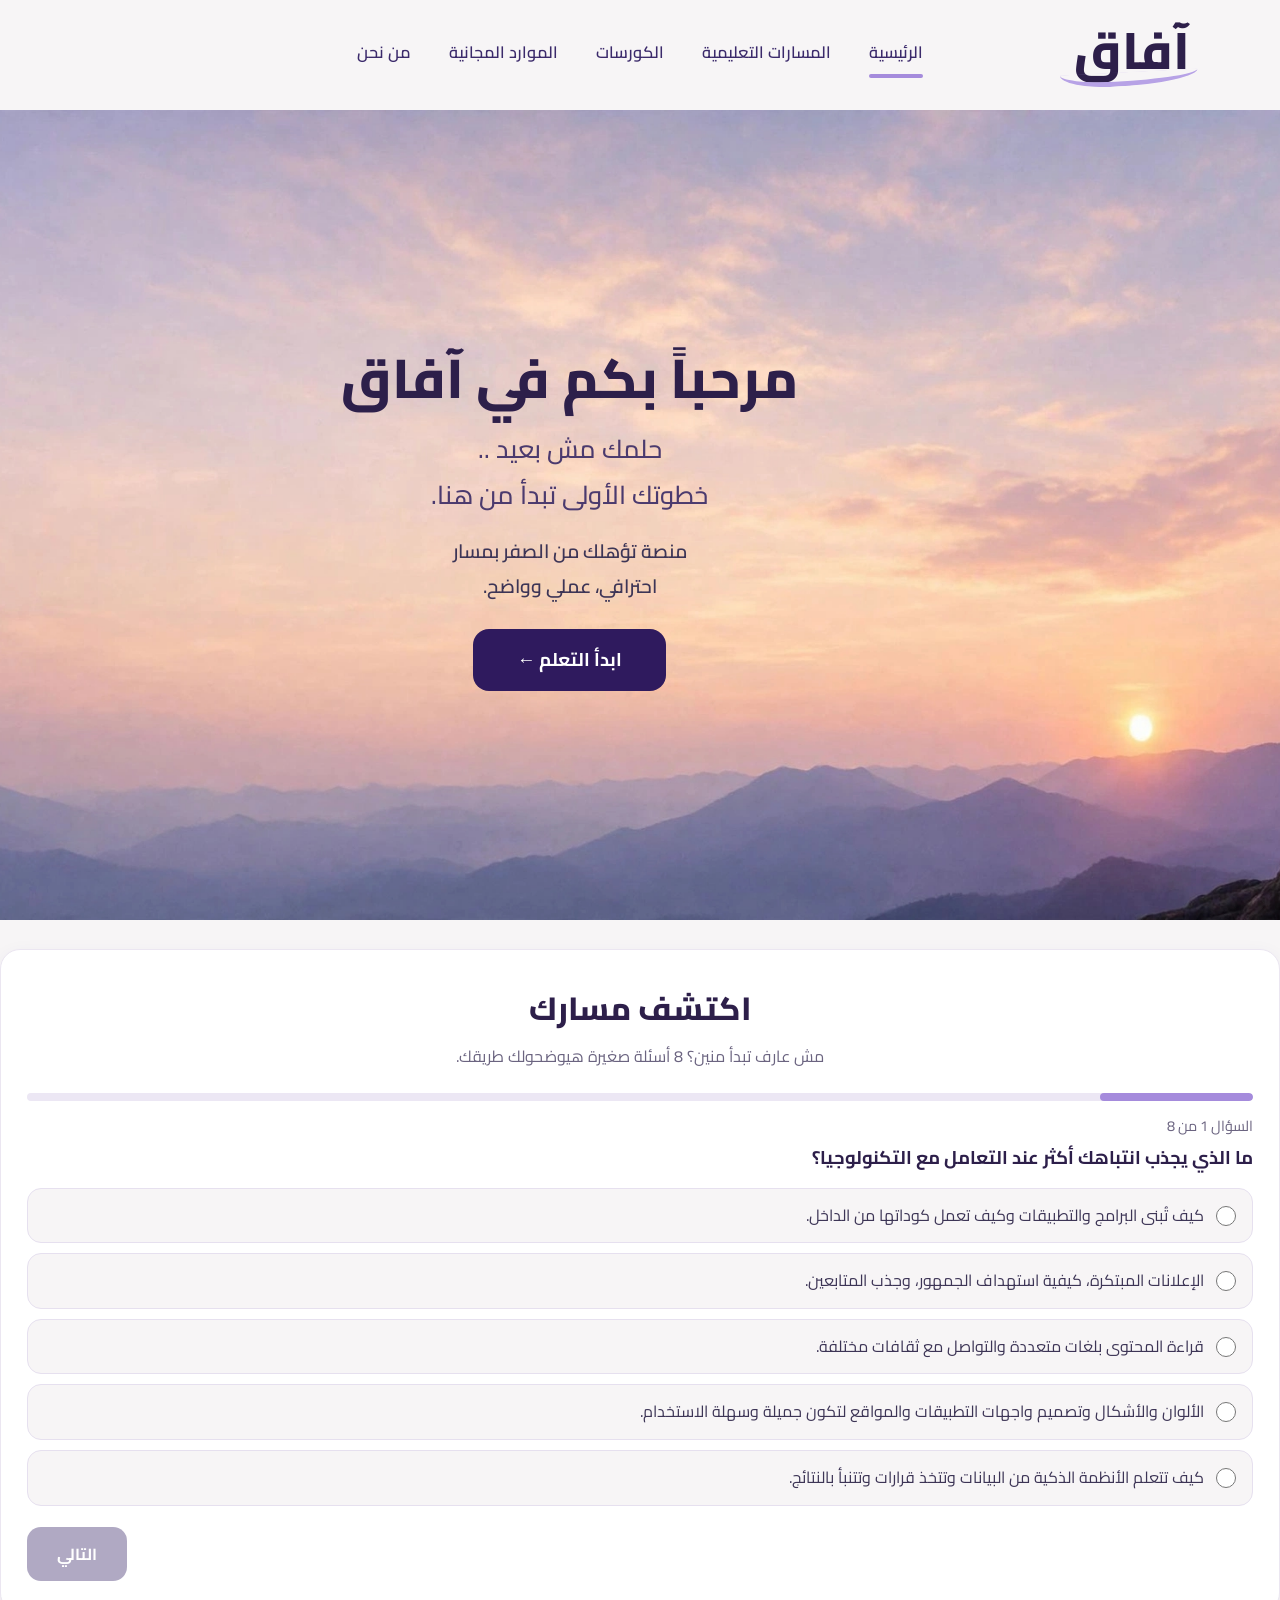
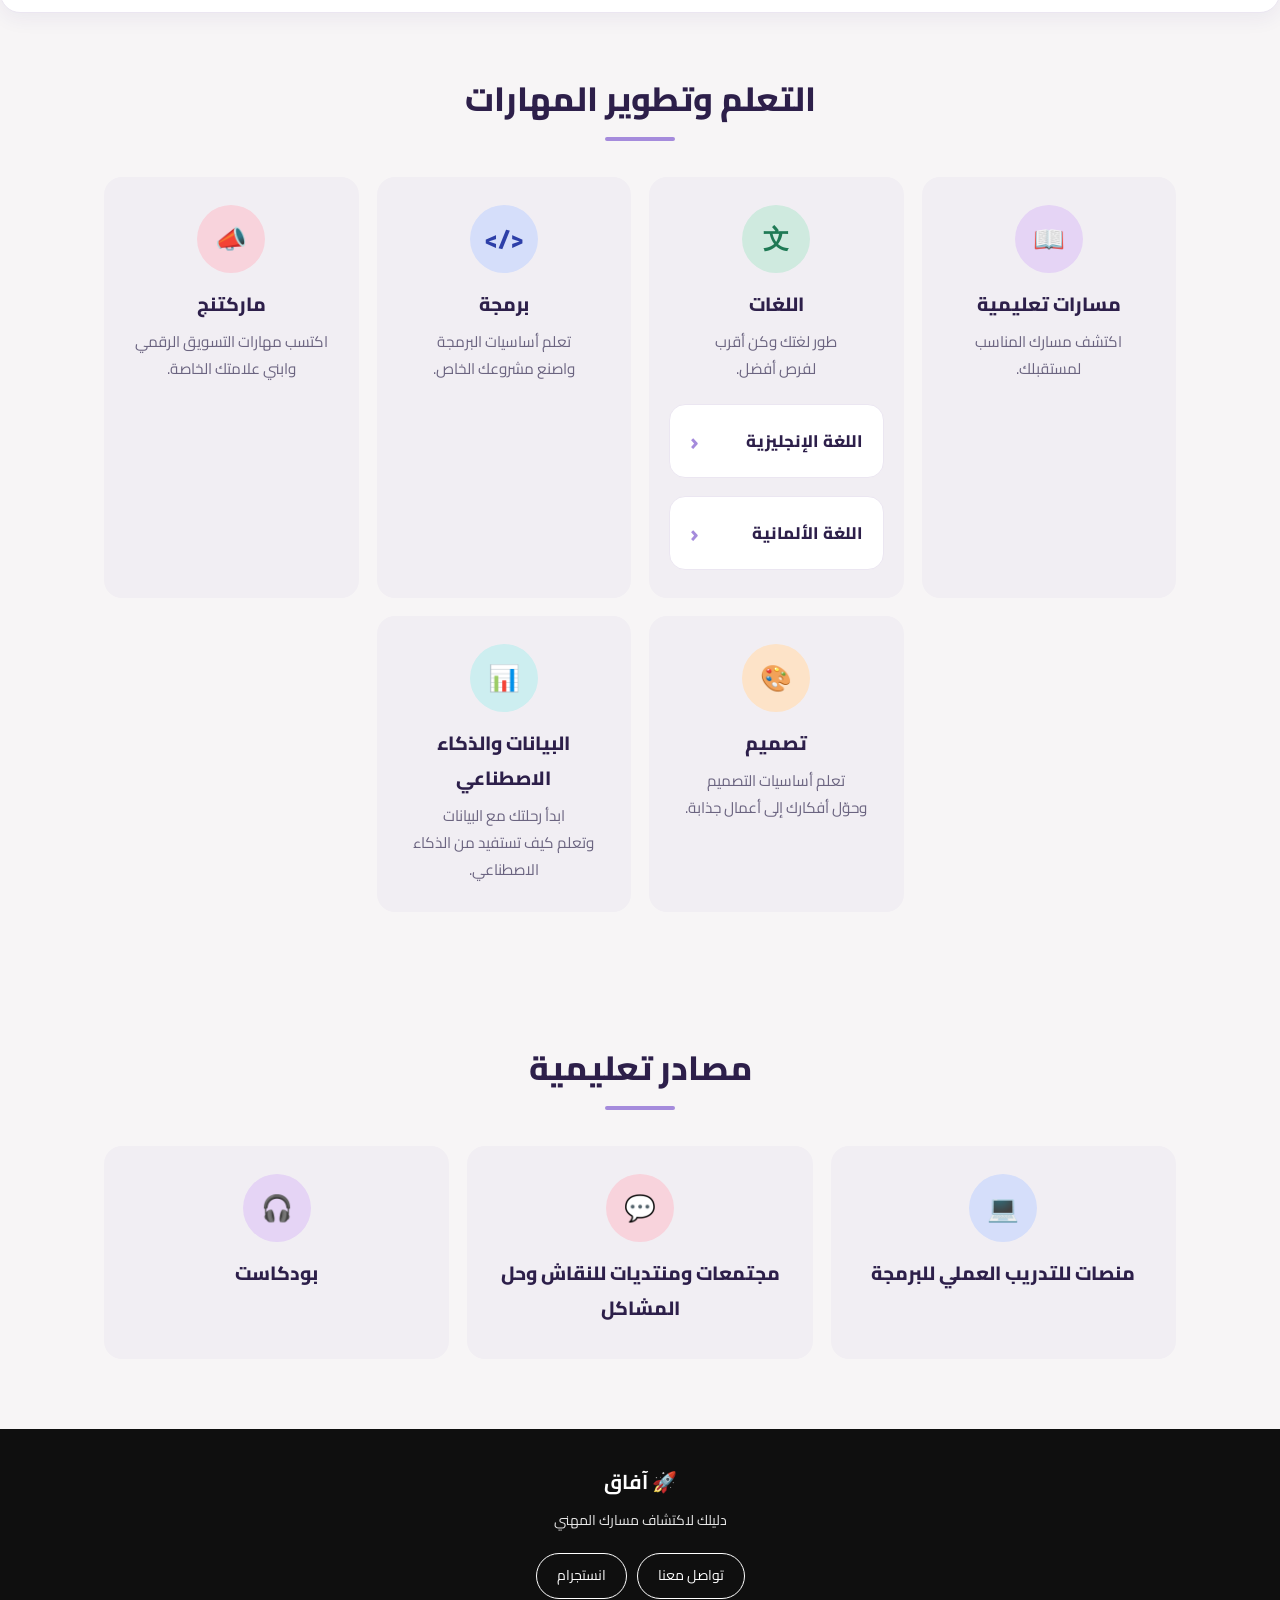
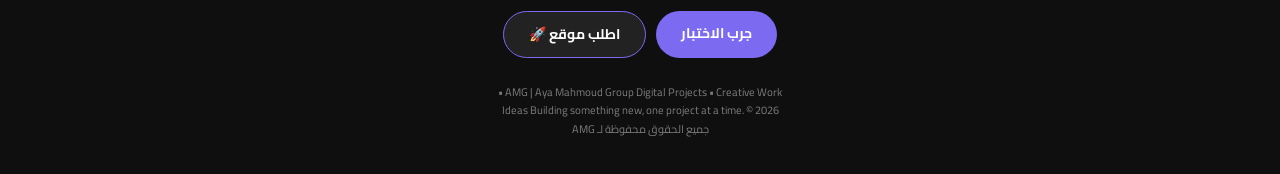
==== commit ad660593: "update" ====
--- a/index.html
+++ b/index.html
@@ -32,24 +32,25 @@
             <a href="#resources">الموارد المجانية</a>
             <a href="#" data-dialog="dlg-about">من نحن</a>
         </nav>
-
-        <a href="#learning" class="header-button">ابدأ التعلم <svg class="arrow" viewBox="0 0 24 24" width="22" height="22" fill="none" stroke="currentColor" stroke-width="2.2" stroke-linecap="round" stroke-linejoin="round" aria-hidden="true"><path d="M19 12H5"/><path d="M11 6l-6 6 6 6"/></svg></a>
-
-    </header>
+</header>
+
+<section class="hero">
+  <img class="hero-img" src="hero.jpg" alt="">
+  <div class="hero-content">
+    <h1>مرحباً بكم في آفاق</h1>
+    <h2>حلمك مش بعيد ..<br>خطوتك الأولى تبدأ من هنا.</h2>
+    <p>منصة تؤهلك من الصفر بمسار<br>احترافي، عملي وواضح.</p>
+    <a href="#quiz-section" class="hero-button">ابدأ التعلم ←</a>
+  </div>
+</section>
+
+        
+
+             <svg viewBox="0 0 24 24" width="20" height="20" fill="none" stroke="currentColor" stroke-width="2" style="margin-
+    </section>
 
     
-    <section class="hero">
-        <img class="hero-img" src="hero.jpg" alt="">
-        <div class="hero-content">
-            <h1>مرحباً بكم في آفاق</h1>
-            <h2>حلمك مش بعيد.. خطوتك الأولى تبدأ من هنا.</h2>
-            <p>منصة تؤهلك من الصفر للاحتراف<br>بمسار عملي واضح.</p>
-            <a href="#learning" class="hero-button">ابدأ التعلم <svg class="arrow" viewBox="0 0 24 24" width="22" height="22" fill="none" stroke="currentColor" stroke-width="2.2" stroke-linecap="round" stroke-linejoin="round" aria-hidden="true"><path d="M19 12H5"/><path d="M11 6l-6 6 6 6"/></svg></a>
-        </div>
-    </section>
-
-    
-    <section class="quiz-section" id="quiz">
+    <section class="quiz-section" id="quiz-section">
         <div class="quiz-card">
             <h2>اكتشف مسارك</h2>
             <p class="quiz-subtitle">مش عارف تبدأ منين؟ 8 أسئلة صغيرة هيوضحولك طريقك.</p>
@@ -301,8 +302,9 @@
   <div style="display:flex; justify-content:center; gap:10px; flex-wrap:wrap; margin-bottom:12px;">
     <a href="https://mail.google.com/mail/?view=cm&to=ayamahmoud.gruop@gmail.com" target="_blank" style="color:white; text-decoration:none; border:1px solid white; padding:9px 20px; border-radius:30px; font-size:14px;">تواصل معنا</a>
     <a href="https://www.instagram.com/aya__mahmoud188" target="_blank" style="color:white; text-decoration:none; border:1px solid white; padding:9px 20px; border-radius:30px; font-size:14px;">انستجرام</a>
-  </div>
-
+  
+ </div>
+ 
   <div style="display:flex; justify-content:center; gap:10px; flex-wrap:wrap;">
     <a href="#quiz" style="color:white; text-decoration:none; background:#7c6af0; padding:10px 25px; border-radius:30px; font-size:14px; font-weight:bold;">جرب الاختبار</a>
     <a href="https://wa.me/201105371577?text=السلام%20عليكم%20آية%20حابب%20اطلب%20موقع%20🚀%0Aنوع%20الموقع:%0Aالميزانية:" target="_blank" style="color:white; text-decoration:none; background:#222; border:1px solid #7c6af0; padding:10px 25px; border-radius:30px; font-size:14px; font-weight:bold;">اطلب موقع 🚀</a>
--- a/index.css
+++ b/index.css
@@ -1,4 +1,4 @@
-:root {
+  :root {
   --primary: #2d1f4a;
   --primary-soft: #3b2a6b;
   --accent: #a58bdc;
@@ -128,7 +128,7 @@
   transform: translateY(-2px);
 }
 
-
+/* ---------- الهيرو ---------- */
 .hero {
   position: relative;
   min-height: 90vh;
@@ -145,7 +145,7 @@
   background-repeat: no-repeat;
 }
 
-
+/* صورة الـ img مخفية إلا في الموبايل الرأسي */
 .hero-img { display: none; }
 
 .hero-content {
@@ -770,4 +770,61 @@
   border-radius: 25px;
   text-decoration: none;
   font-weight: bold;
-}+}
+/* ===== تظبيط الهيرو: الكلام بعيد عن البنت والصورة واضحة =====
+   الملف ده بيتحط بعد index.css ويغيّر الهيرو بس. */
+
+/* كمبيوتر وتابلت: الكلام يتزحزح شوية ناحية الشمال، والبنت على اليمين */
+.hero {
+  min-height: 90vh;
+  padding-right: 16%;
+  background-position: center bottom;
+}
+
+.hero-content { max-width: 560px; }
+
+/* فون أفقي: ارتفاع الشاشة صغير، فنصغّر الكلام ونخلي الهيرو بطول الشاشة */
+@media (orientation: landscape) and (max-height: 520px) {
+  .hero {
+    min-height: 100vh;
+    padding: 24px 5%;
+    padding-right: 18%;
+    background-position: 85% bottom;
+  }
+
+  .hero-content { max-width: 500px; }
+  .hero h1 { font-size: 1.9rem; margin-bottom: 4px; }
+  .hero h2 { font-size: 1rem; margin-bottom: 8px; }
+  .hero p { font-size: 0.95rem; }
+  .hero-button {
+    margin-top: 12px;
+    padding: 10px 34px;
+    font-size: 1rem;
+  }
+}
+
+/* فون رأسي: الكلام فوق في السما، والبنت تحت من غير ما حاجة تغطي عليها */
+@media (orientation: portrait) and (max-width: 900px) {
+  .hero {
+    min-height: 100vh;
+    min-height: max(100svh, 640px);
+    align-items: flex-start;
+    padding: 28px 5% 0;
+    background-position: 100% bottom;
+  }
+
+  /* طبقة خفيفة فوق بس عشان الكلام يتقري، وبتخلص قبل ما توصل للبنت */
+  .hero::before {
+    background: linear-gradient(to bottom, rgba(247, 245, 246, 0.5), rgba(247, 245, 246, 0) 32%);
+  }
+
+  .hero-content { max-width: 100%; }
+  .hero h1 { font-size: clamp(1.9rem, 8vw, 2.4rem); line-height: 1.35; margin-bottom: 4px; }
+  .hero h2 { font-size: 1.05rem; margin-bottom: 10px; }
+  .hero p { font-size: 0.98rem; }
+  .hero-button {
+    margin-top: 14px;
+    padding: 12px 36px;
+    font-size: 1.05rem;
+  }
+}
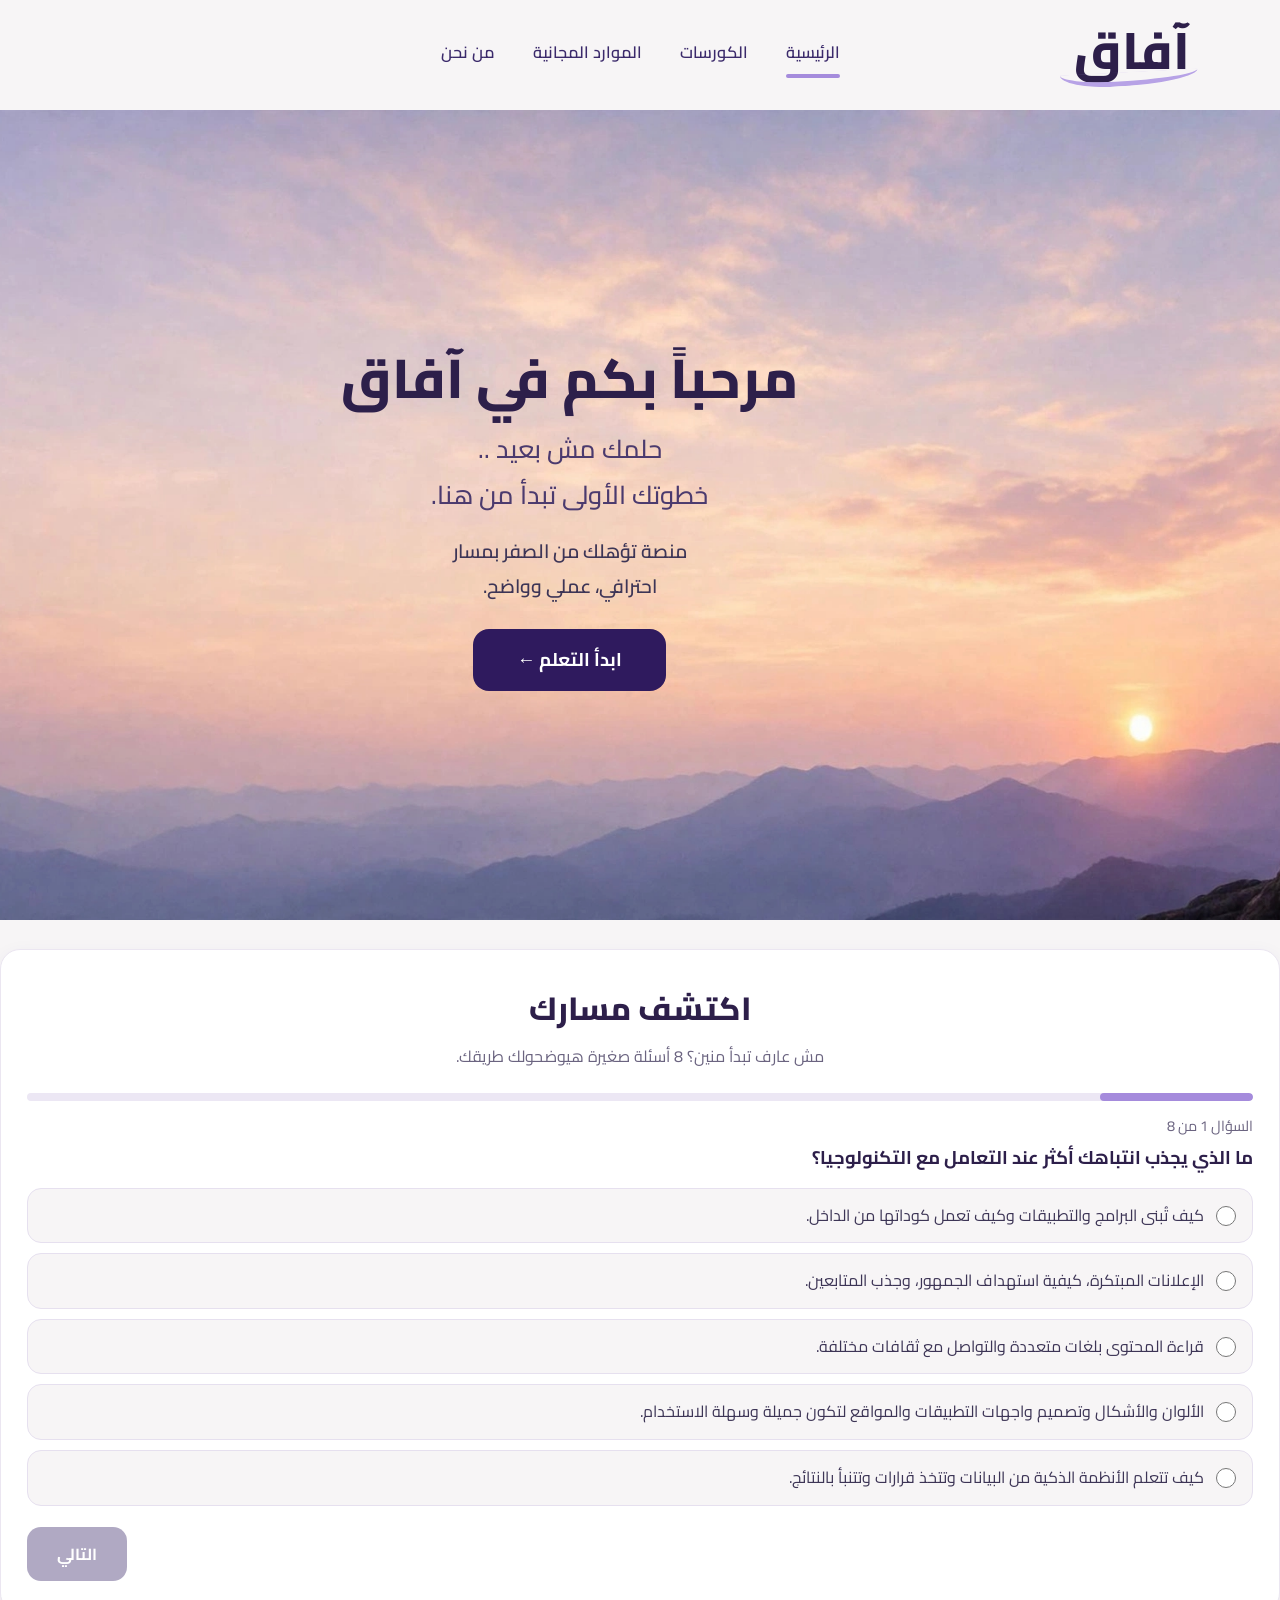
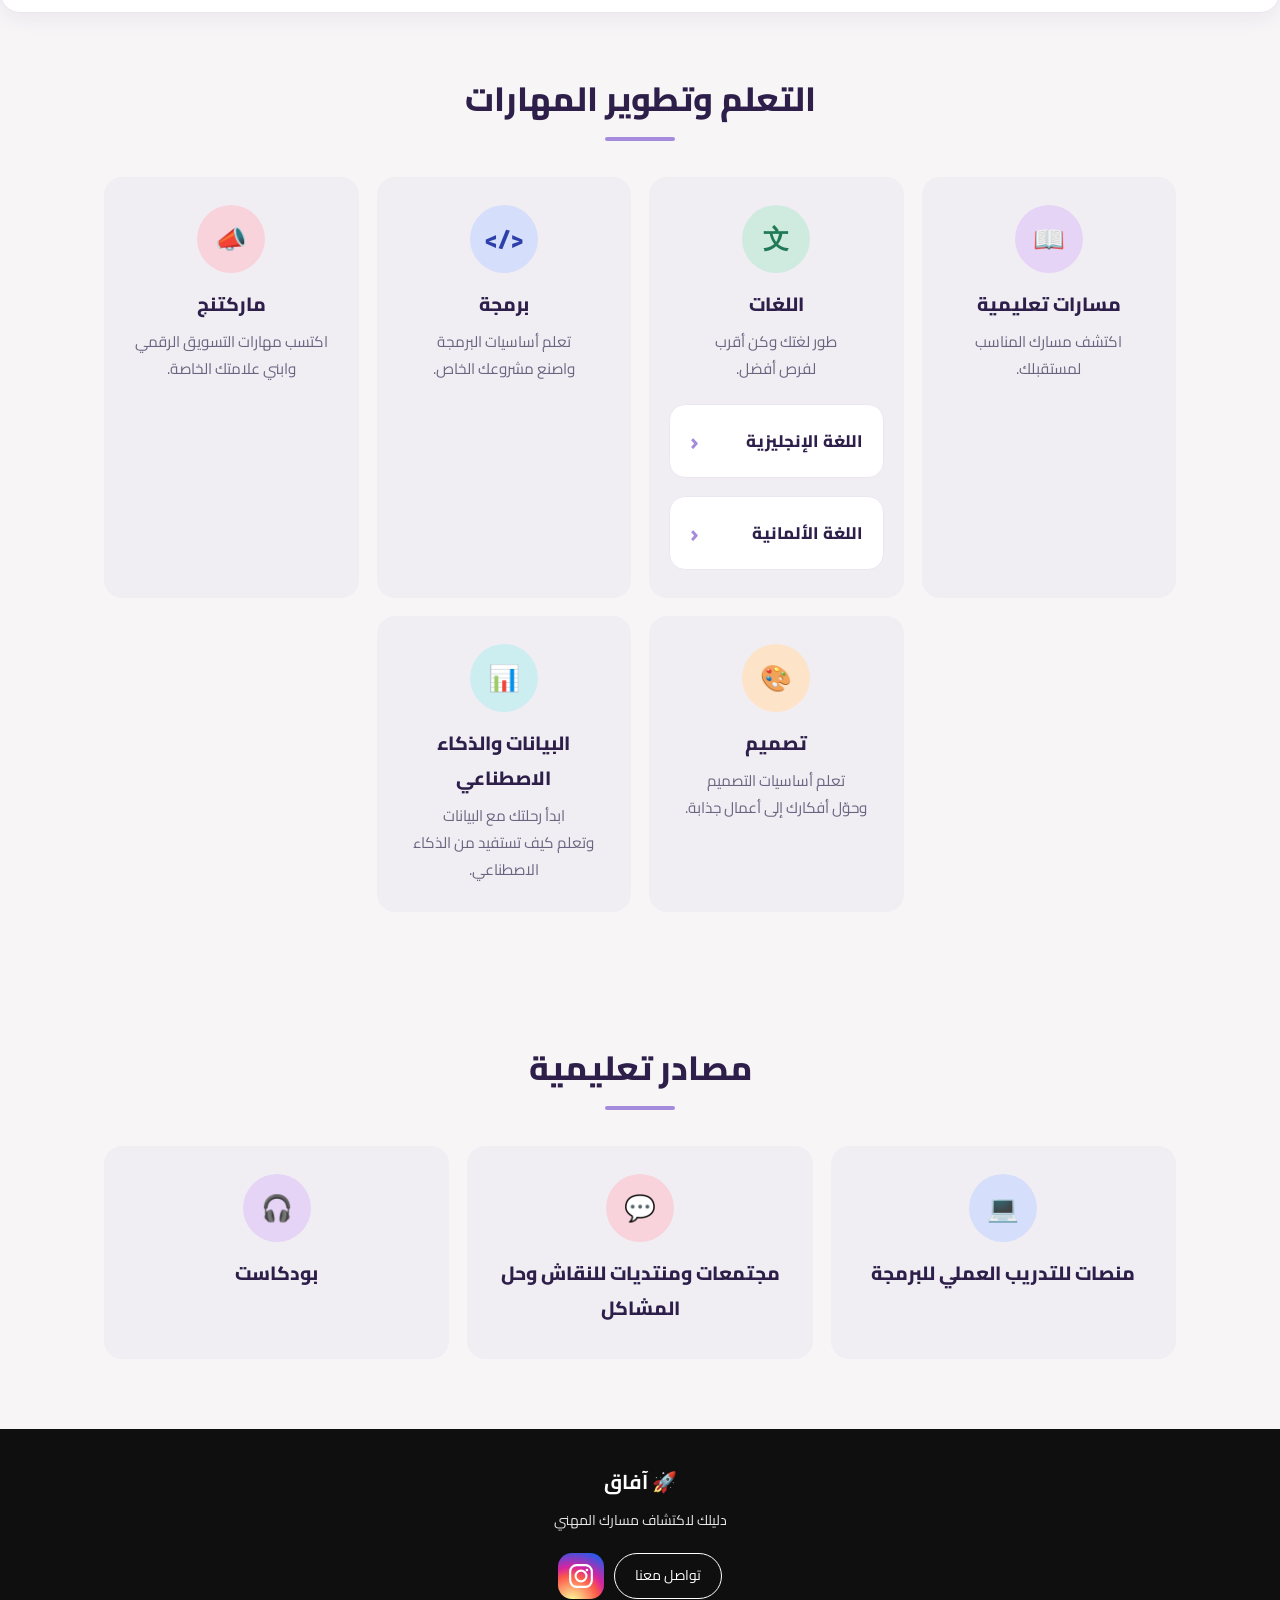
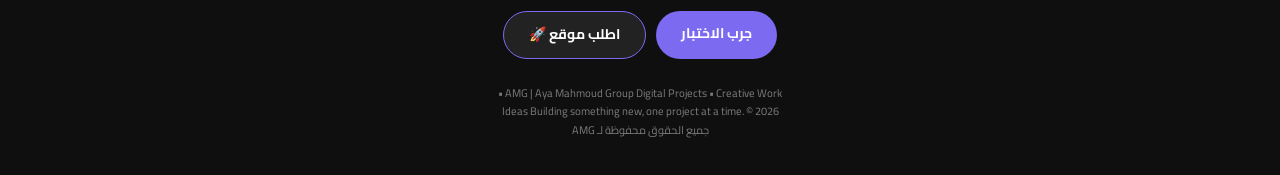
==== commit 27f87980: "update" ====
--- a/index.html
+++ b/index.html
@@ -27,9 +27,9 @@
 
         <nav class="navbar">
             <a href="#" class="active">الرئيسية</a>
-            <a href="#learning">المسارات التعليمية</a>
             <a href="#learning">الكورسات</a>
-            <a href="#resources">الموارد المجانية</a>
+<a href="#resources">الموارد المجانية</a>
+            
             <a href="#" data-dialog="dlg-about">من نحن</a>
         </nav>
 </header>
@@ -301,8 +301,13 @@
 
   <div style="display:flex; justify-content:center; gap:10px; flex-wrap:wrap; margin-bottom:12px;">
     <a href="https://mail.google.com/mail/?view=cm&to=ayamahmoud.gruop@gmail.com" target="_blank" style="color:white; text-decoration:none; border:1px solid white; padding:9px 20px; border-radius:30px; font-size:14px;">تواصل معنا</a>
-    <a href="https://www.instagram.com/aya__mahmoud188" target="_blank" style="color:white; text-decoration:none; border:1px solid white; padding:9px 20px; border-radius:30px; font-size:14px;">انستجرام</a>
-  
+<a href="https://www.instagram.com/aya__mahmoud188?stkn=NDFoNGhpejRldm9x" target="_blank" style="width:46px; height:46px; border-radius:14px; background:radial-gradient(circle at 30% 107%, #fdf497 0%, #fdf497 5%, #fd5949 45%, #d6249f 60%, #285AEB 90%); display:inline-flex; align-items:center; justify-content:center; text-decoration:none;">
+<svg viewBox="0 0 24 24" width="26" height="26" fill="none" stroke="white" stroke-width="2" stroke-linecap="round" stroke-linejoin="round">
+<rect x="2" y="2" width="20" height="20" rx="6"></rect>
+<circle cx="12" cy="12" r="5"></circle>
+<circle cx="17.5" cy="6.5" r="1.2" fill="white" stroke="none"></circle>
+</svg>
+</a>
  </div>
  
   <div style="display:flex; justify-content:center; gap:10px; flex-wrap:wrap;">
--- a/index.css
+++ b/index.css
@@ -828,3 +828,23 @@
     font-size: 1.05rem;
   }
 }
+.footer .social a.insta{
+  width: 44px;
+  height: 44px;
+  padding: 0;
+  border: 0;
+  border-radius: 50%;
+  background: radial-gradient(circle at 30% 107%, #fdf497 0%, #fdf497 5%, #fd5949 45%, #d6249f 60%, #285AEB 90%);
+  display: inline-flex;
+  align-items: center;
+  justify-content: center;
+}
+
+/* لوجو الانستا الأبيض جوة */
+.footer .social a.insta::after{
+  content: "";
+  width: 22px;
+  height: 22px;
+  background: url("https://upload.wikimedia.org/wikipedia/commons/a/a5/Instagram_icon.png") no-repeat center / contain;
+  filter: brightness(0) invert(1);
+}
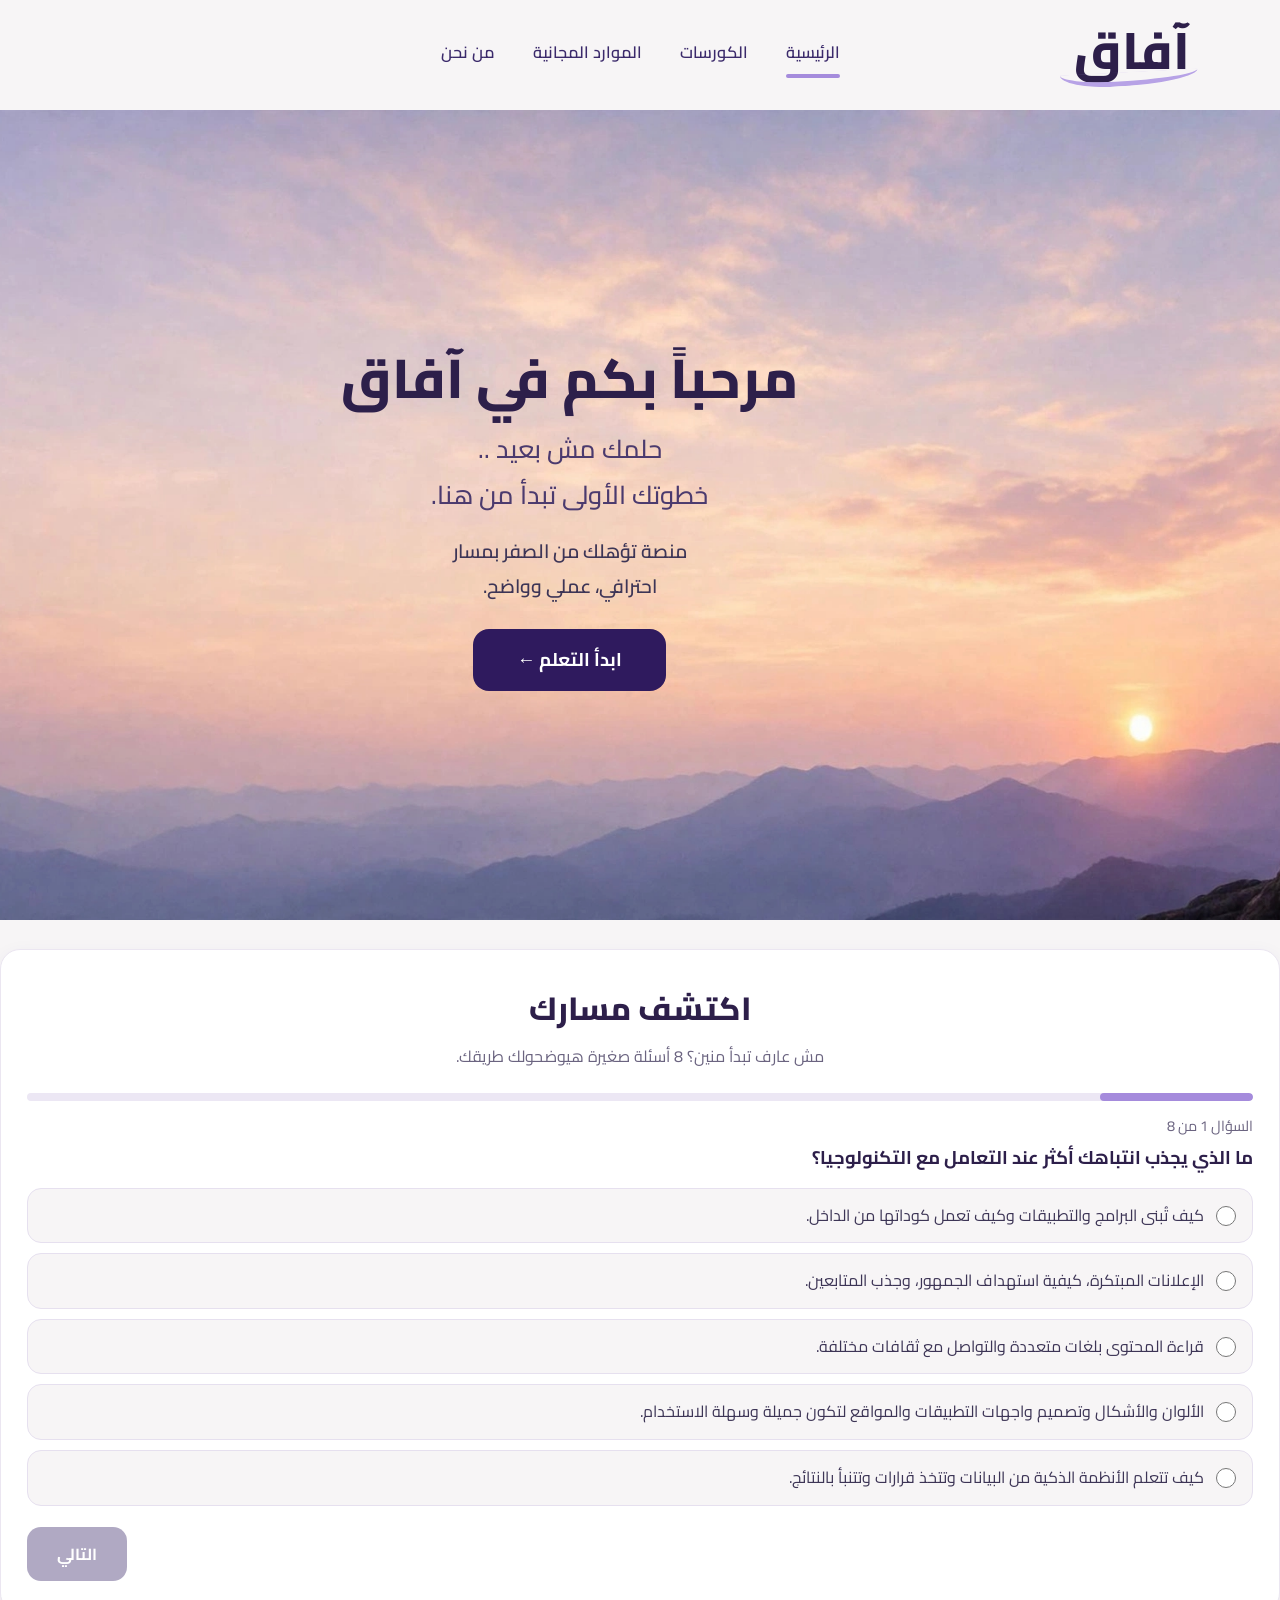
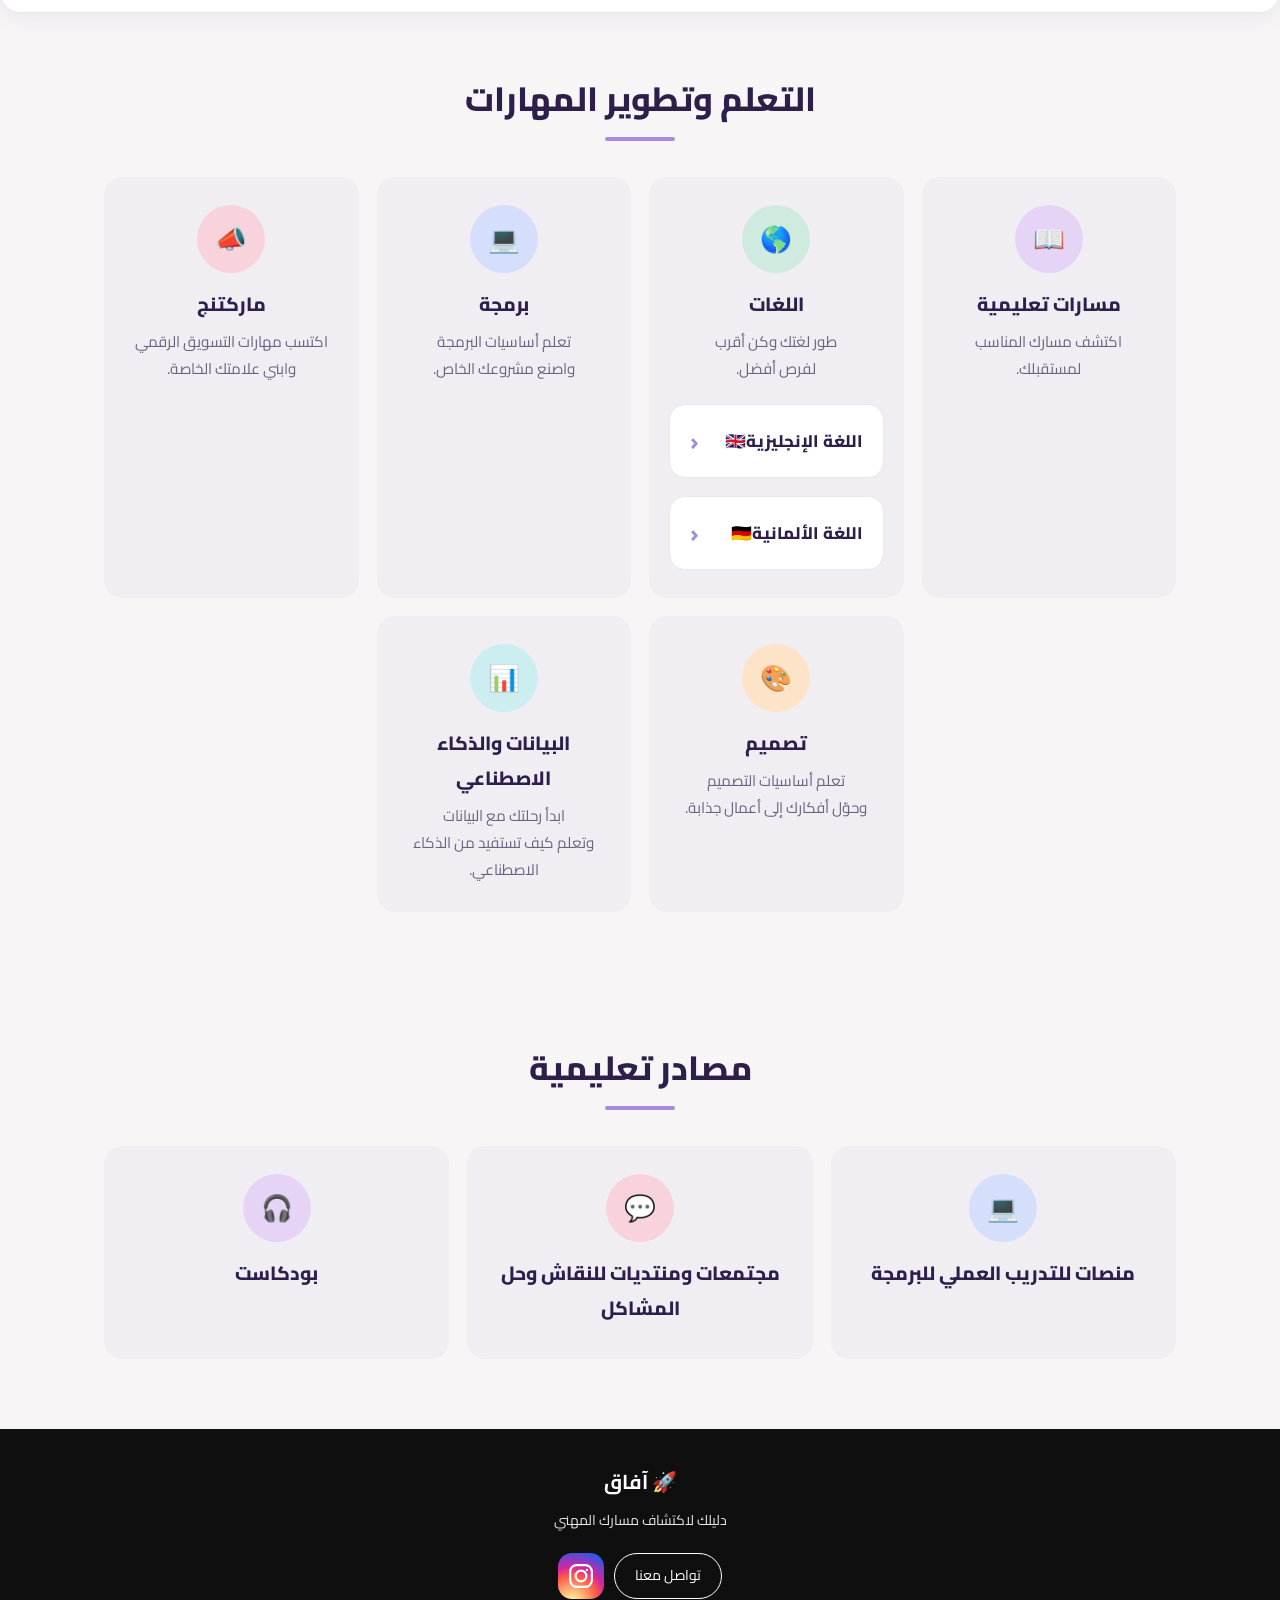
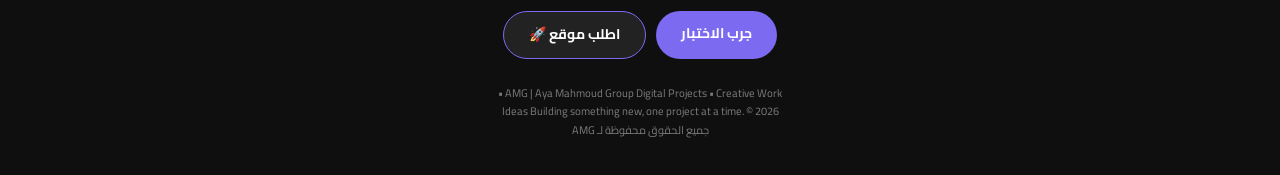
==== commit a476c8ca: "update index.html" ====
--- a/index.html
+++ b/index.html
@@ -51,7 +51,7 @@
 
     
     <section class="quiz-section" id="quiz-section">
-        <div class="quiz-card">
+        <div class="quiz-card" id="quiz">
             <h2>اكتشف مسارك</h2>
             <p class="quiz-subtitle">مش عارف تبدأ منين؟ 8 أسئلة صغيرة هيوضحولك طريقك.</p>
 
@@ -98,10 +98,9 @@
                 </p>
             </div>
 
-            
-            <div class="card" id="languages">
-                <div class="icon green">文</div>
-                <h3>اللغات</h3>
+                       <div class="card" id="languages">
+                <div class="icon green">🌎</div>
+            <h3>اللغات</h3>
                 <p>
                     طور لغتك وكن أقرب
                     <br>
@@ -110,16 +109,16 @@
 
                 <div class="lang-grid">
 
-                    <button type="button" class="lang-item" data-dialog="dlg-english">اللغة الإنجليزية</button>
-
-                    <button type="button" class="lang-item" data-dialog="dlg-german">اللغة الألمانية</button>
+                    <button type="button" class="lang-item" data-dialog="dlg-english">اللغة الإنجليزية🇬🇧</button>
+
+                    <button type="button" class="lang-item" data-dialog="dlg-german">اللغة الألمانية🇩🇪</button>
 
                 </div>
             </div>
 
             <!-- Card 3 -->
             <div class="card" id="card-programming">
-                <div class="icon blue">&lt;/&gt;</div>
+                <div class="icon blue">💻</div>
                 <h3>برمجة</h3>
                 <p>
                     تعلم أساسيات البرمجة
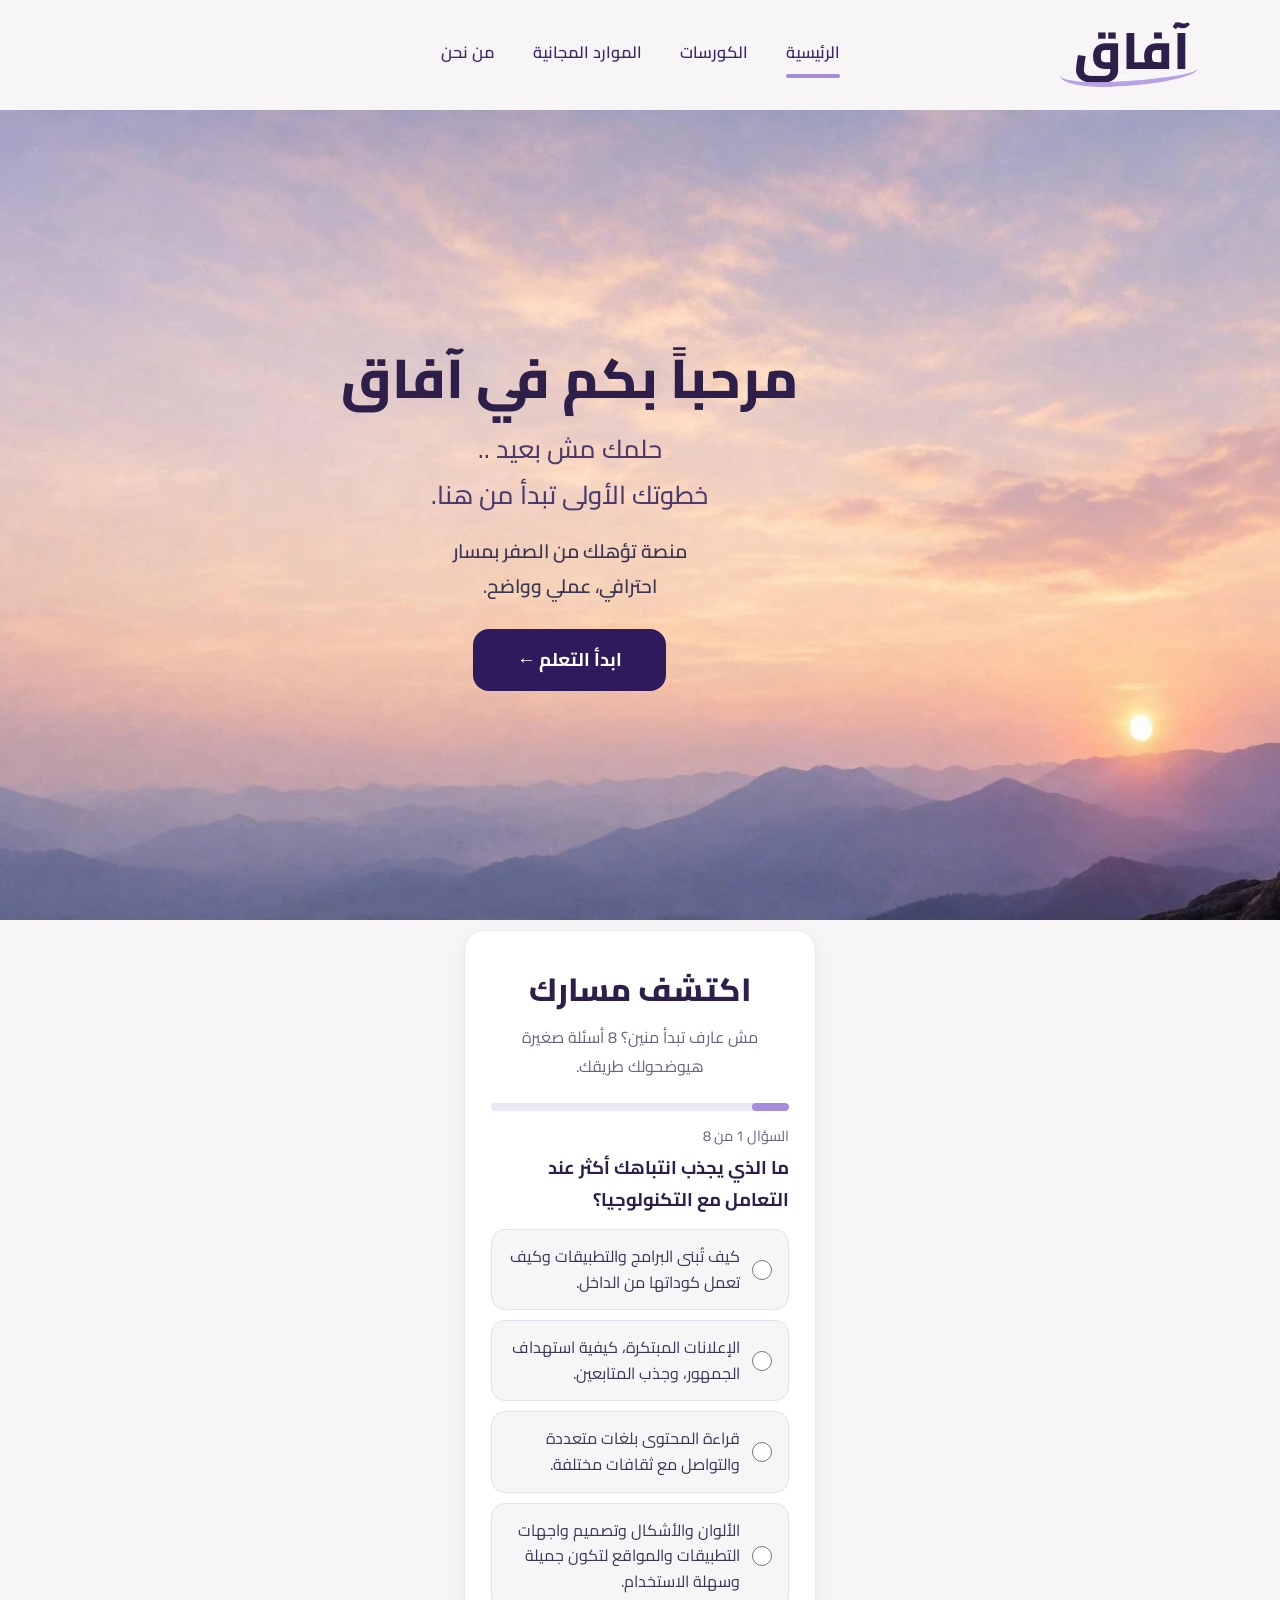
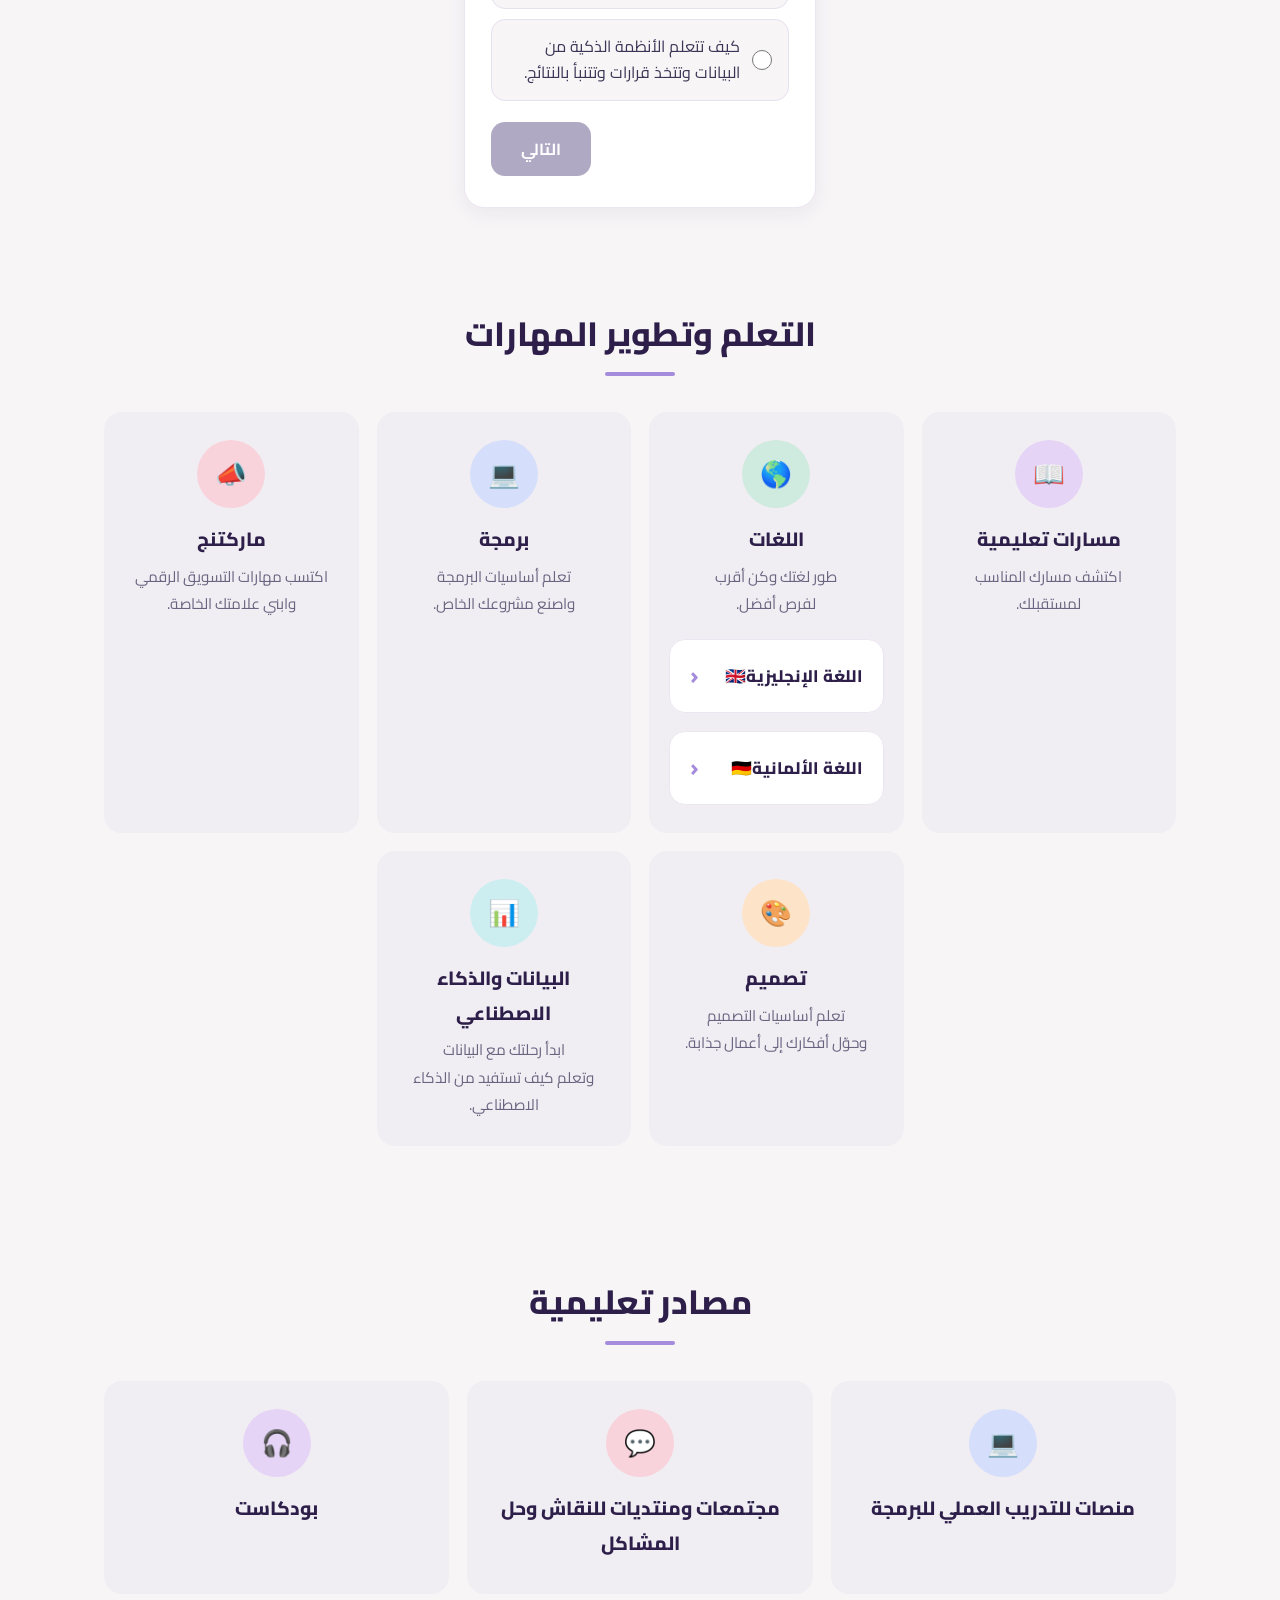
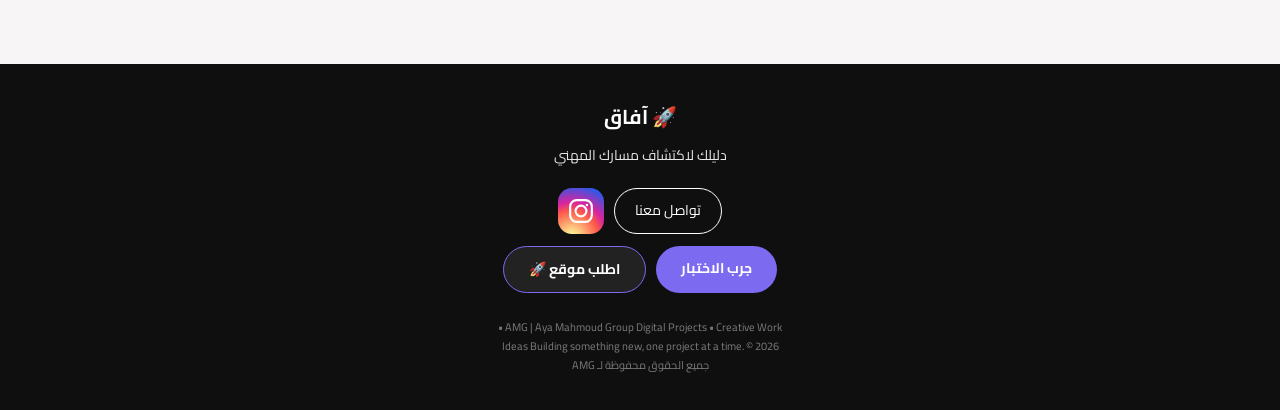
==== commit d7ec321e: "update" ====
--- a/index.html
+++ b/index.html
@@ -43,11 +43,6 @@
     <a href="#quiz-section" class="hero-button">ابدأ التعلم ←</a>
   </div>
 </section>
-
-        
-
-             <svg viewBox="0 0 24 24" width="20" height="20" fill="none" stroke="currentColor" stroke-width="2" style="margin-
-    </section>
 
     
     <section class="quiz-section" id="quiz-section">
--- a/index.css
+++ b/index.css
@@ -847,4 +847,324 @@
   height: 22px;
   background: url("https://upload.wikimedia.org/wikipedia/commons/a/a5/Instagram_icon.png") no-repeat center / contain;
   filter: brightness(0) invert(1);
-}+}<!DOCTYPE html>
+<html lang="ar" dir="rtl">
+
+<head>
+    <link rel="icon" type="image/png" href="favicon.png">
+<link rel="apple-touch-icon" href="favicon.png">
+    <meta charset="UTF-8">
+    <meta name="viewport" content="width=device-width, initial-scale=1.0">
+
+    <title>AMG Academy | آفاق</title>
+    <meta name="description" content="آفاق منصة تعليمية عربية تساعدك تكتشف المسار المناسب ليك باختبار قصير، وتبدأ التعلم في اللغات والبرمجة والتسويق والتصميم والبيانات والذكاء الاصطناعي.">
+
+    <link rel="preconnect" href="https://fonts.googleapis.com">
+    <link rel="preconnect" href="https://fonts.gstatic.com" crossorigin>
+    <link href="https://fonts.googleapis.com/css2?family=Cairo:wght@400;600;700;800&display=swap" rel="stylesheet">
+    <link rel="stylesheet" href="index.css">
+</head>
+
+<body>
+
+    
+    <header class="header">
+
+        <div class="logo">
+            آفاق
+        </div>
+
+        <nav class="navbar">
+            <a href="#" class="active">الرئيسية</a>
+            <a href="#learning">الكورسات</a>
+<a href="#resources">الموارد المجانية</a>
+            
+            <a href="#" data-dialog="dlg-about">من نحن</a>
+        </nav>
+</header>
+
+<section class="hero">
+  <img class="hero-img" src="hero.jpg" alt="">
+  <div class="hero-content">
+    <h1>مرحباً بكم في آفاق</h1>
+    <h2>حلمك مش بعيد ..<br>خطوتك الأولى تبدأ من هنا.</h2>
+    <p>منصة تؤهلك من الصفر بمسار<br>احترافي، عملي وواضح.</p>
+    <a href="#quiz-section" class="hero-button">ابدأ التعلم ←</a>
+  </div>
+</section>
+
+    
+    <section class="quiz-section" id="quiz-section">
+        <div class="quiz-card" id="quiz">
+            <h2>اكتشف مسارك</h2>
+            <p class="quiz-subtitle">مش عارف تبدأ منين؟ 8 أسئلة صغيرة هيوضحولك طريقك.</p>
+
+            <div id="quiz-box">
+                <div class="quiz-progress"><span id="quiz-bar"></span></div>
+                <p class="quiz-count" id="quiz-count"></p>
+                <h3 class="quiz-question" id="quiz-question"></h3>
+                <div class="quiz-options" id="quiz-options"></div>
+                <div class="quiz-nav">
+                    <button type="button" class="quiz-btn ghost" id="quiz-prev">السابق</button>
+                    <button type="button" class="quiz-btn" id="quiz-next" disabled>التالي</button>
+                </div>
+            </div>
+
+            <div id="quiz-result" class="quiz-result" hidden>
+                <p class="quiz-result-label">المسار الأنسب ليك هو</p>
+                <h3 id="result-title"></h3>
+                <p id="result-text"></p>
+                <div class="quiz-nav">
+                    <a href="#learning" class="quiz-btn" id="result-link">ابدأ التعلم</a>
+                    <button type="button" class="quiz-btn ghost" id="quiz-restart">أعد الاختبار</button>
+                </div>
+            </div>
+        </div>
+    </section>
+
+    
+    <section class="learning" id="learning">
+
+        <h2>التعلم وتطوير المهارات</h2>
+
+        <div class="title-line"></div>
+
+        <div class="cards">
+
+            
+            <div class="card">
+                <div class="icon purple">📖</div>
+                <h3>مسارات تعليمية</h3>
+                <p>
+                    اكتشف مسارك المناسب
+                    <br>
+                    لمستقبلك.
+                </p>
+            </div>
+
+                       <div class="card" id="languages">
+                <div class="icon green">🌎</div>
+            <h3>اللغات</h3>
+                <p>
+                    طور لغتك وكن أقرب
+                    <br>
+                    لفرص أفضل.
+                </p>
+
+                <div class="lang-grid">
+
+                    <button type="button" class="lang-item" data-dialog="dlg-english">اللغة الإنجليزية🇬🇧</button>
+
+                    <button type="button" class="lang-item" data-dialog="dlg-german">اللغة الألمانية🇩🇪</button>
+
+                </div>
+            </div>
+
+            <!-- Card 3 -->
+            <div class="card" id="card-programming">
+                <div class="icon blue">💻</div>
+                <h3>برمجة</h3>
+                <p>
+                    تعلم أساسيات البرمجة
+                    <br>
+                    واصنع مشروعك الخاص.
+                </p>
+            </div>
+
+            <!-- Card 4 -->
+            <div class="card" id="card-marketing">
+                <div class="icon pink">📣</div>
+                <h3>ماركتنج</h3>
+                <p>
+                    اكتسب مهارات التسويق الرقمي
+                    <br>
+                    وابني علامتك الخاصة.
+                </p>
+            </div>
+
+            <!-- Card 5 -->
+            <div class="card" id="card-design">
+                <div class="icon orange">🎨</div>
+                <h3>تصميم</h3>
+                <p>
+                    تعلم أساسيات التصميم
+                    <br>
+                    وحوّل أفكارك إلى أعمال جذابة.
+                </p>
+            </div>
+
+            <!-- Card 6 -->
+            <div class="card" id="card-data">
+                <div class="icon teal">📊</div>
+                <h3>البيانات والذكاء الاصطناعي</h3>
+                <p>
+                    ابدأ رحلتك مع البيانات
+                    <br>
+                    وتعلم كيف تستفيد من الذكاء الاصطناعي.
+                </p>
+            </div>
+
+        </div>
+
+    </section>
+
+    <!-- مصادر تعليمية -->
+    <section class="learning" id="resources">
+
+        <h2>مصادر تعليمية</h2>
+
+        <div class="title-line"></div>
+
+        <div class="cards">
+
+            <div class="card">
+                <div class="icon blue">💻</div>
+                <h3>منصات للتدريب العملي للبرمجة</h3>
+            </div>
+
+            <div class="card">
+                <div class="icon pink">💬</div>
+                <h3>مجتمعات ومنتديات للنقاش وحل المشاكل</h3>
+            </div>
+
+            <div class="card">
+                <div class="icon purple">🎧</div>
+                <h3>بودكاست </h3>
+            </div>
+
+        </div>
+
+    </section>
+    <dialog class="lang-dialog about-dialog" id="dlg-about">
+        <div class="dialog-head">
+            <h3>من نحن</h3>
+            <button type="button" class="dialog-close" aria-label="إغلاق">✕</button>
+        </div>
+        <div class="dialog-body">
+            <p>
+                آفاق هي مساحة صُممت لكل شخص يبحث عن فرصة ليتعلم، يتطور، ويصنع لنفسه طريقًا أفضل. نحن نؤمن أن لكل إنسان قدرات وأفكارًا تستحق أن تُكتشف، وأن الوصول إلى المستقبل الذي نريده يبدأ بخطوة واحدة صحيحة. لذلك نهدف من خلال آفاق إلى تقديم محتوى وفرص ومعلومات تساعد الطلاب والشباب على اكتشاف مجالات جديدة، وتطوير مهاراتهم، واتخاذ خطوات أكثر وضوحًا نحو أهدافهم. لا نريد أن تكون آفاق مجرد موقع تتصفحه ثم تغادره، بل نريدها أن تكون نقطة بداية تساعدك على اكتشاف ما يناسبك، وتوسيع معرفتك، وتحويل أفكارك وطموحاتك إلى خطوات حقيقية. آفاق... لأن مستقبلك أكبر من أن تتركه للصدفة.
+            </p>
+        </div>
+    </dialog>
+
+
+    <dialog class="lang-dialog" id="dlg-english">
+        <div class="dialog-head">
+            <h3>كورسات اللغة الانجليزية</h3>
+            <button type="button" class="dialog-close" aria-label="إغلاق">✕</button>
+        </div>
+        <div class="dialog-body">
+
+            <article class="course">
+                <h4>كورس اللغة الانجليزية_AUC</h4>
+                <ul class="course-item">
+                    <li>الجهة: الجامعة الأمريكية بالقاهرة</li>
+                    <li>المستوى: تحديد المستوى باختبار</li>
+                    <li>المدة : من 4_6 اسابيع</li>
+                    <li>الانجاز : رقمي عند اتمام الكورس</li>
+                </ul>
+                <a class="btn-course" href="https://www.aucegypt.edu/academics/free-english-courses">ابدأ الكورس</a>
+            </article>
+
+            <article class="course">
+                <h4>كورس اللغة الانجليزية_British Council</h4>
+                <ul class="course-item">
+                    <li>الجهة:المجلس الثقافي البريطاني</li>
+                    <li>المستوى : من A1 إلى C1</li>
+                    <li>المدة : مفتوحة</li>
+                    <li>الانجاز : شهادة رقمية مجانية</li>
+                </ul>
+                <a class="btn-course" href="https://learnenglish.britishcouncil.org">ابدأ الكورس</a>
+            </article>
+
+            <article class="course">
+                <h4>-كورس اللغه الانجليزيه Understanding IELTS</h4>
+                <ul class="course-item">
+                    <li>الجهة:المجلس الثقافي البريطاني</li>
+                    <li>المستوى : B1 متوسط</li>
+                    <li>المدة : 6 أسابيع</li>
+                    <li>الانجاز : شهادة مجانية</li>
+                </ul>
+                <a class="btn-course" href="https://www.futurelearn.com/courses/understanding-ielts">ابدأ الكورس</a>
+            </article>
+
+            <article class="course">
+                <h4>English for Beginners - USA Learns</h4>
+                <ul class="course-item">
+                    <li>الجهة: الولايات المتحدة الأمريكية - مبادرة USA Learns</li>
+                    <li>المستوى: مبتدئ</li>
+                    <li>المدة : 20 ساعة</li>
+                    <li>الانجاز : شهادة اتمام مجانية 100%</li>
+                </ul>
+                <a class="btn-course" href="https://www.usalearns.org">ابدأ الكورس</a>
+            </article>
+
+            <article class="course">
+                <h4>كورس اللغة الإنجليزية-Harvard - Rhetoric: The Art of Persuasive Writing</h4>
+                <ul class="course-item">
+                    <li>الجهة: Harvard University</li>
+                    <li>المستوى: مبتدئ - كتابة ومحادثة</li>
+                    <li>المدة: 8 أسابيع</li>
+                    <li> مجاني 100% - Audit</li>
+                </ul>
+                <a class="btn-course" href="https://pll.harvard.edu/course/rhetoric-art-persuasive-writing-and-public-speaking"> ابدأ الكورس</a>
+            </article>
+
+        </div>
+    </dialog>
+
+     <dialog class="lang-dialog" id="dlg-german">
+        <div class="dialog-head">
+            <h3>اللغة الألمانية</h3>
+            <button type="button" class="dialog-close" aria-label="إغلاق">✕</button>
+            
+        </div>
+        <div class="dialog-body">
+
+            <article class="course">
+                <h4>دورة اللغة الألمانية </h4>
+                <ul class="course-item">
+                    <li>الجهة : Deutsche Welle</li>
+                    <li>المدة : 8 اسابيع</li>
+                    <li>المستوى:A1</li>
+                </ul>
+                <a class="btn-course" href="https://learngerman.dw.com/en/nicos-weg/c-36519789" target="_blank">ابدأ الكورس</a>
+            </article>
+
+        </div>
+    </dialog>
+
+
+
+    <script src="index.js"></script>
+<footer style="background:#0f0f0f; color:white; padding:35px 20px; text-align:center; font-family:'Cairo', sans-serif;">
+
+  <p style="margin:0; font-size:20px; font-weight:bold;">🚀 آفاق</p>
+  <p style="margin:8px 0 20px 0; font-size:14px; opacity:0.9;">دليلك لاكتشاف مسارك المهني</p>
+
+  <div style="display:flex; justify-content:center; gap:10px; flex-wrap:wrap; margin-bottom:12px;">
+    <a href="https://mail.google.com/mail/?view=cm&to=ayamahmoud.gruop@gmail.com" target="_blank" style="color:white; text-decoration:none; border:1px solid white; padding:9px 20px; border-radius:30px; font-size:14px;">تواصل معنا</a>
+<a href="https://www.instagram.com/aya__mahmoud188?stkn=NDFoNGhpejRldm9x" target="_blank" style="width:46px; height:46px; border-radius:14px; background:radial-gradient(circle at 30% 107%, #fdf497 0%, #fdf497 5%, #fd5949 45%, #d6249f 60%, #285AEB 90%); display:inline-flex; align-items:center; justify-content:center; text-decoration:none;">
+<svg viewBox="0 0 24 24" width="26" height="26" fill="none" stroke="white" stroke-width="2" stroke-linecap="round" stroke-linejoin="round">
+<rect x="2" y="2" width="20" height="20" rx="6"></rect>
+<circle cx="12" cy="12" r="5"></circle>
+<circle cx="17.5" cy="6.5" r="1.2" fill="white" stroke="none"></circle>
+</svg>
+</a>
+ </div>
+ 
+  <div style="display:flex; justify-content:center; gap:10px; flex-wrap:wrap;">
+    <a href="#quiz" style="color:white; text-decoration:none; background:#7c6af0; padding:10px 25px; border-radius:30px; font-size:14px; font-weight:bold;">جرب الاختبار</a>
+    <a href="https://wa.me/201105371577?text=السلام%20عليكم%20آية%20حابب%20اطلب%20موقع%20🚀%0Aنوع%20الموقع:%0Aالميزانية:" target="_blank" style="color:white; text-decoration:none; background:#222; border:1px solid #7c6af0; padding:10px 25px; border-radius:30px; font-size:14px; font-weight:bold;">اطلب موقع 🚀</a>
+  </div>
+
+  <p style="margin:25px 0 0 0; font-size:11px; line-height:1.7; opacity:0.45;">
+    AMG | Aya Mahmoud Group Digital Projects • Creative Work •<br>
+    Ideas Building something new, one project at a time. © 2026<br>
+    جميع الحقوق محفوظة لـ AMG
+  </p>
+
+</footer>
+</body>
+
+</html>
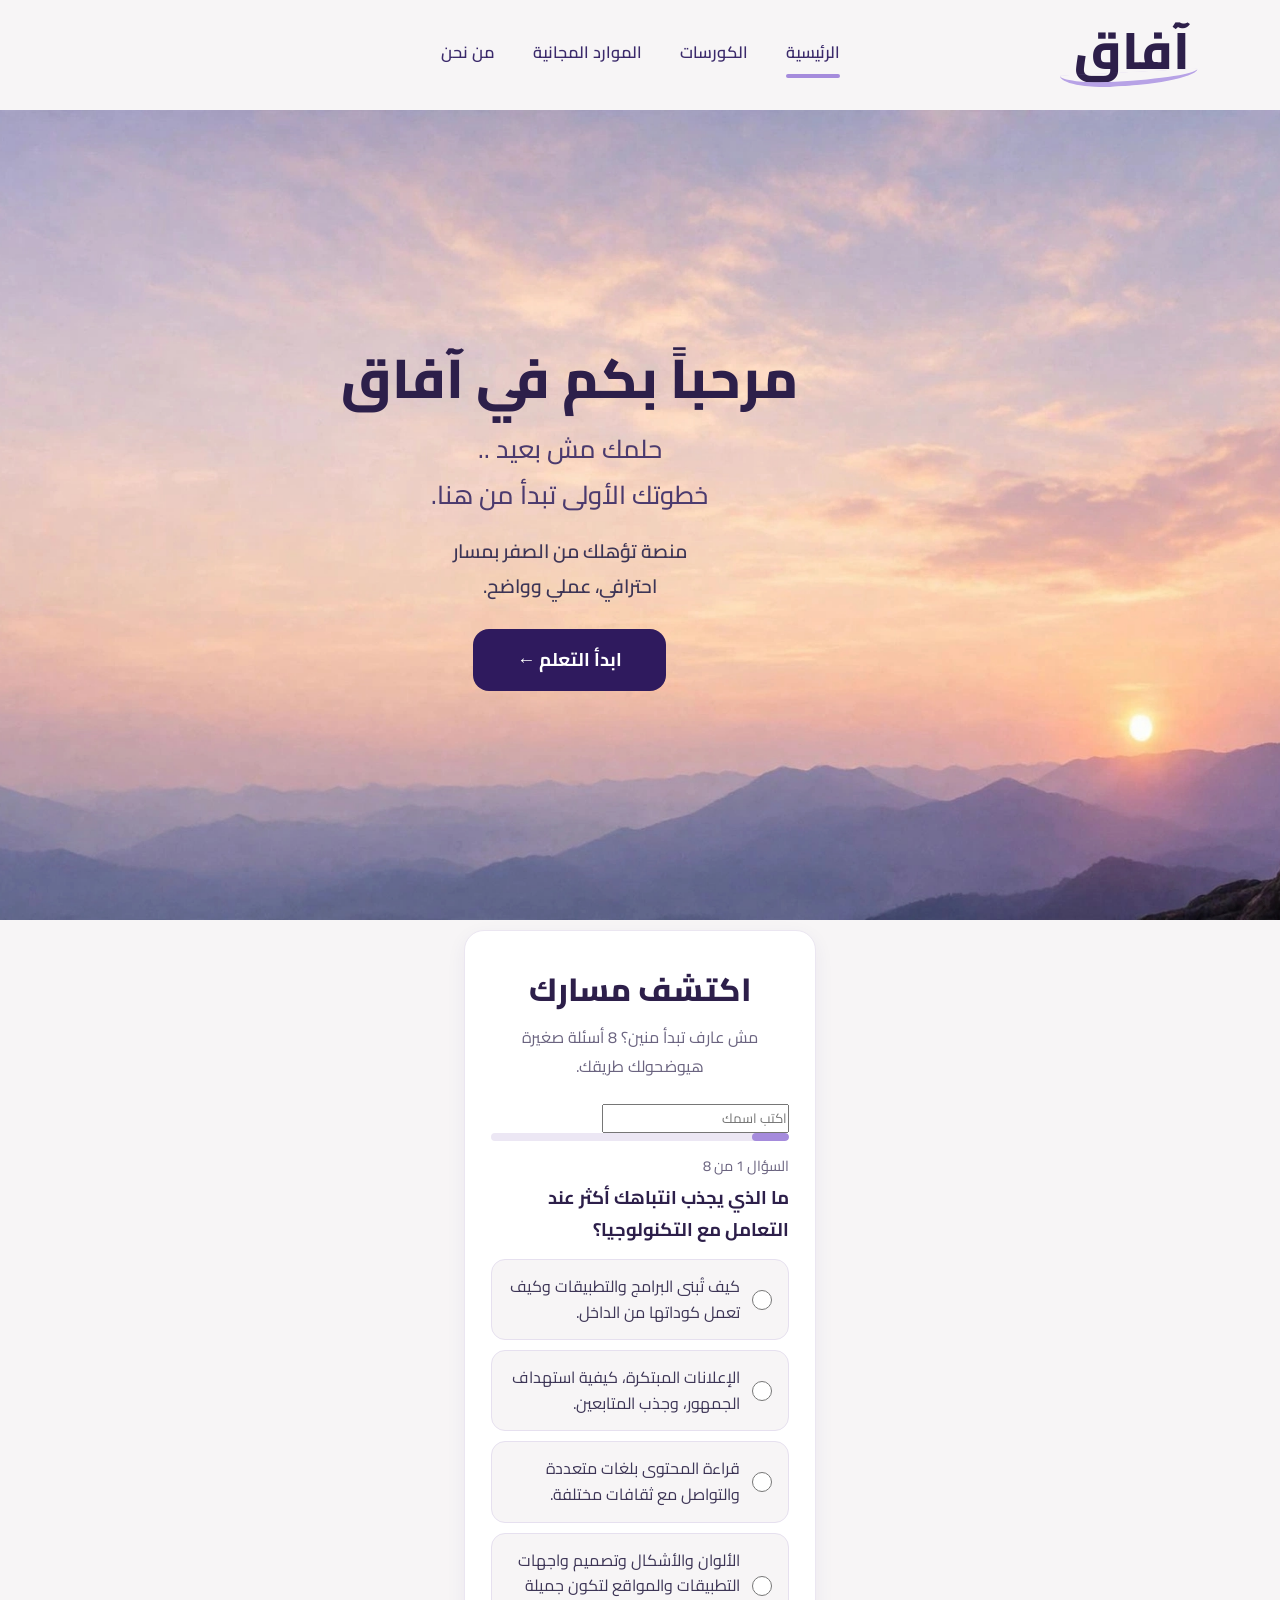
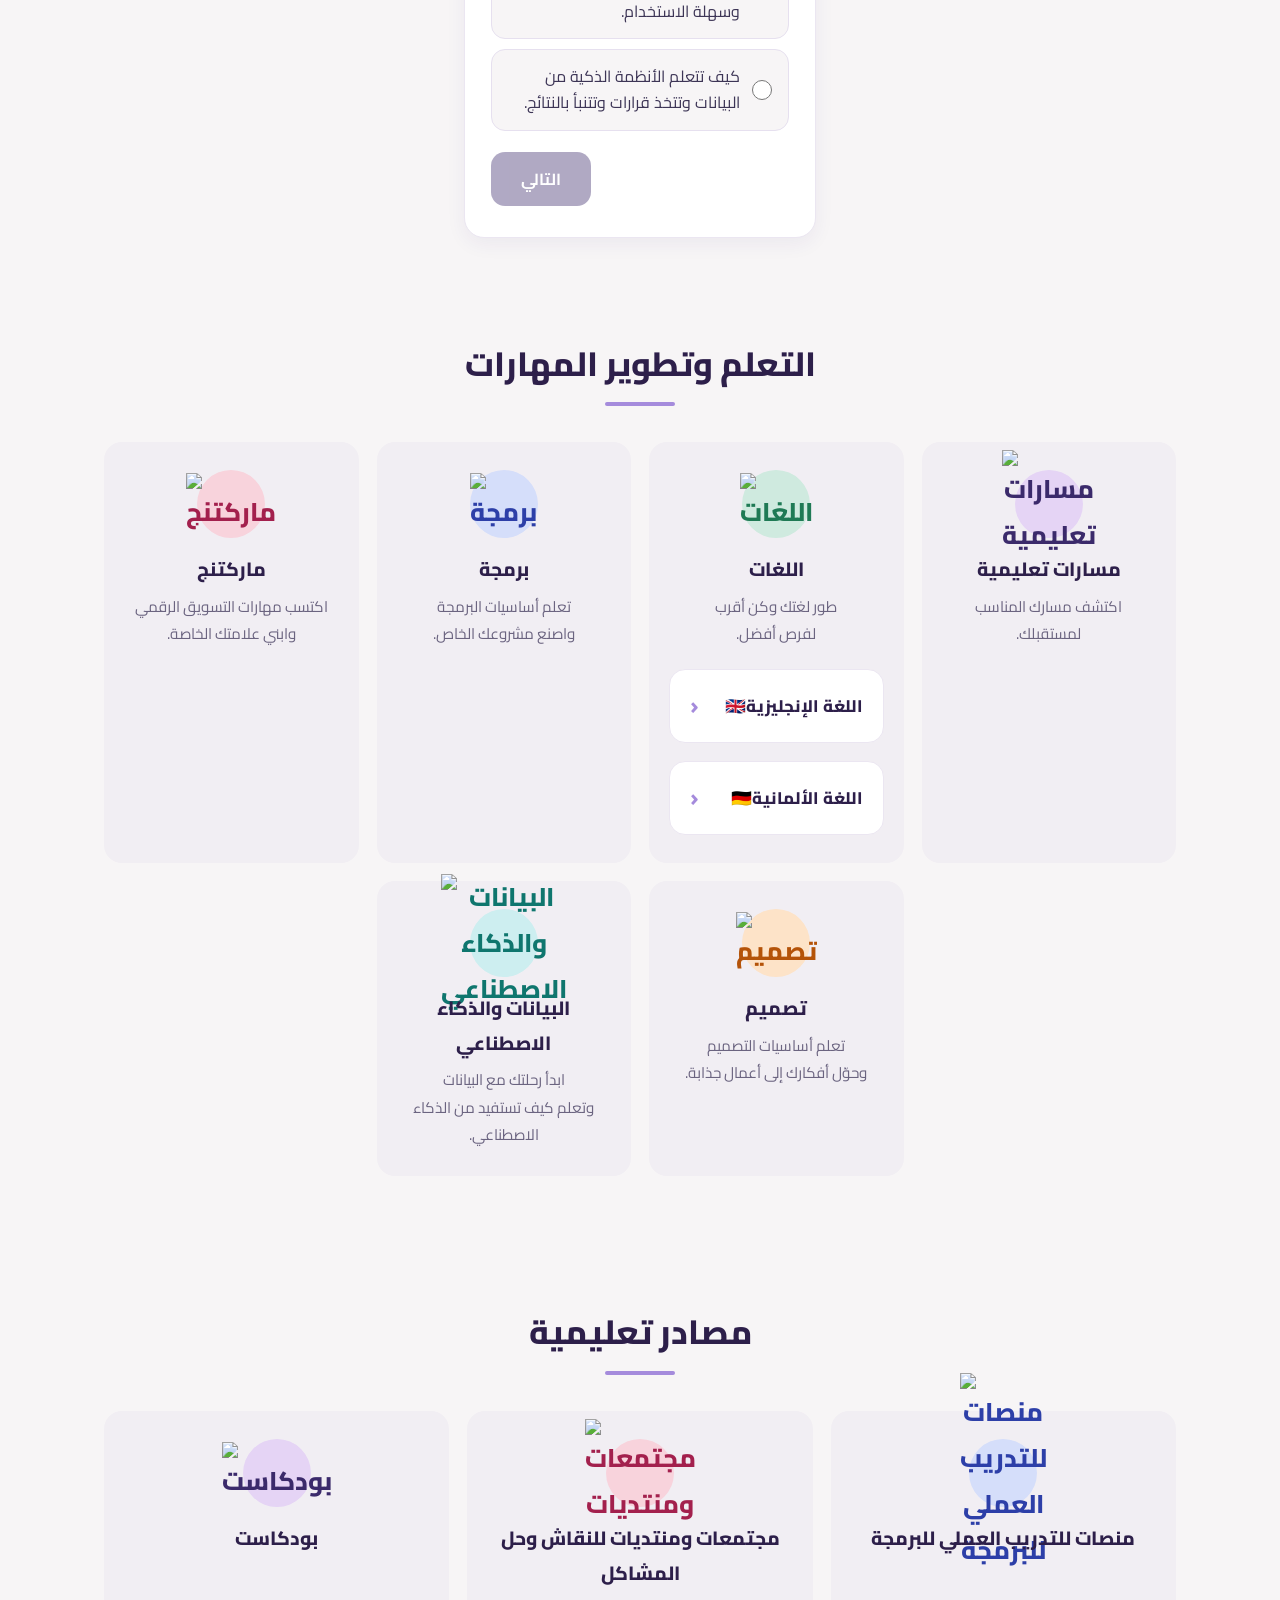
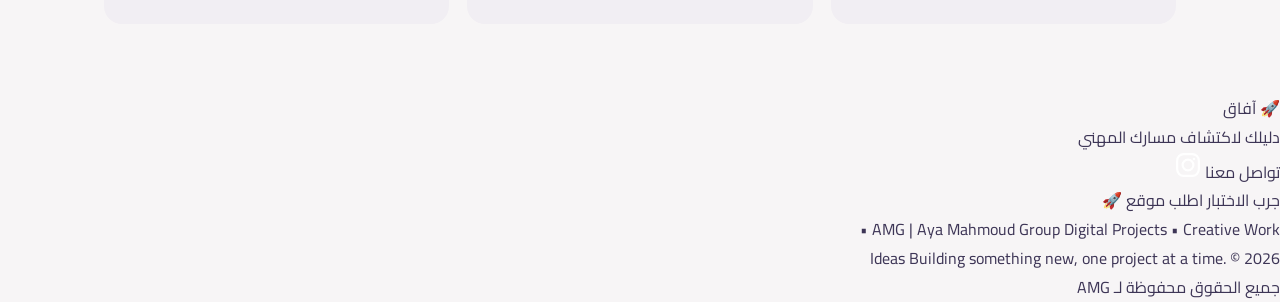
==== commit 849cb07c: "Create index.html" ====
--- a/index.html
+++ b/index.html
@@ -8,7 +8,7 @@
     <meta name="viewport" content="width=device-width, initial-scale=1.0">
 
     <title>AMG Academy | آفاق</title>
-    <meta name="description" content="آفاق منصة تعليمية عربية تساعدك تكتشف المسار المناسب ليك باختبار قصير، وتبدأ التعلم في اللغات والبرمجة والتسويق والتصميم والبيانات والذكاء الاصطناعي.">
+    <meta name="description" content="آفاق منصة تعليمية عربية تساعدك تكتشف المسار المناسب لك باختبار قصير وتبدأ التعلم في اللغات والبرمجة والتسويق والتصميم والبيانات والذكاء الاصطناعي.">
 
     <link rel="preconnect" href="https://fonts.googleapis.com">
     <link rel="preconnect" href="https://fonts.gstatic.com" crossorigin>
@@ -49,7 +49,7 @@
         <div class="quiz-card" id="quiz">
             <h2>اكتشف مسارك</h2>
             <p class="quiz-subtitle">مش عارف تبدأ منين؟ 8 أسئلة صغيرة هيوضحولك طريقك.</p>
-
+            <input type="text" id="userName" placeholder="اكتب اسمك">
             <div id="quiz-box">
                 <div class="quiz-progress"><span id="quiz-bar"></span></div>
                 <p class="quiz-count" id="quiz-count"></p>
@@ -84,7 +84,7 @@
 
             
             <div class="card">
-                <div class="icon purple">📖</div>
+                <div class="icon purple"><img src="icon-paths.png" alt="مسارات تعليمية" data-fallback="📖"></div>
                 <h3>مسارات تعليمية</h3>
                 <p>
                     اكتشف مسارك المناسب
@@ -94,7 +94,7 @@
             </div>
 
                        <div class="card" id="languages">
-                <div class="icon green">🌎</div>
+                <div class="icon green"><img src="icon-languages.png" alt="اللغات" data-fallback="🌎"></div>
             <h3>اللغات</h3>
                 <p>
                     طور لغتك وكن أقرب
@@ -113,7 +113,7 @@
 
             <!-- Card 3 -->
             <div class="card" id="card-programming">
-                <div class="icon blue">💻</div>
+                <div class="icon blue"><img src="icon-programming.png" alt="برمجة" data-fallback="💻"></div>
                 <h3>برمجة</h3>
                 <p>
                     تعلم أساسيات البرمجة
@@ -124,7 +124,7 @@
 
             <!-- Card 4 -->
             <div class="card" id="card-marketing">
-                <div class="icon pink">📣</div>
+                <div class="icon pink"><img src="icon-marketing.png" alt="ماركتنج" data-fallback="📣"></div>
                 <h3>ماركتنج</h3>
                 <p>
                     اكتسب مهارات التسويق الرقمي
@@ -135,7 +135,7 @@
 
             <!-- Card 5 -->
             <div class="card" id="card-design">
-                <div class="icon orange">🎨</div>
+                <div class="icon orange"><img src="icon-design.png" alt="تصميم" data-fallback="🎨"></div>
                 <h3>تصميم</h3>
                 <p>
                     تعلم أساسيات التصميم
@@ -146,7 +146,7 @@
 
             <!-- Card 6 -->
             <div class="card" id="card-data">
-                <div class="icon teal">📊</div>
+                <div class="icon teal"><img src="icon-data.png" alt="البيانات والذكاء الاصطناعي" data-fallback="📊"></div>
                 <h3>البيانات والذكاء الاصطناعي</h3>
                 <p>
                     ابدأ رحلتك مع البيانات
@@ -169,17 +169,17 @@
         <div class="cards">
 
             <div class="card">
-                <div class="icon blue">💻</div>
+                <div class="icon blue"><img src="icon-platforms.png" alt="منصات للتدريب العملي للبرمجة" data-fallback="💻"></div>
                 <h3>منصات للتدريب العملي للبرمجة</h3>
             </div>
 
             <div class="card">
-                <div class="icon pink">💬</div>
+                <div class="icon pink"><img src="icon-community.png" alt="مجتمعات ومنتديات" data-fallback="💬"></div>
                 <h3>مجتمعات ومنتديات للنقاش وحل المشاكل</h3>
             </div>
 
             <div class="card">
-                <div class="icon purple">🎧</div>
+                <div class="icon purple"><img src="icon-podcast.png" alt="بودكاست" data-fallback="🎧"></div>
                 <h3>بودكاست </h3>
             </div>
 
@@ -288,28 +288,29 @@
 
 
     <script src="index.js"></script>
-<footer style="background:#0f0f0f; color:white; padding:35px 20px; text-align:center; font-family:'Cairo', sans-serif;">
-
-  <p style="margin:0; font-size:20px; font-weight:bold;">🚀 آفاق</p>
-  <p style="margin:8px 0 20px 0; font-size:14px; opacity:0.9;">دليلك لاكتشاف مسارك المهني</p>
-
-  <div style="display:flex; justify-content:center; gap:10px; flex-wrap:wrap; margin-bottom:12px;">
-    <a href="https://mail.google.com/mail/?view=cm&to=ayamahmoud.gruop@gmail.com" target="_blank" style="color:white; text-decoration:none; border:1px solid white; padding:9px 20px; border-radius:30px; font-size:14px;">تواصل معنا</a>
-<a href="https://www.instagram.com/aya__mahmoud188?stkn=NDFoNGhpejRldm9x" target="_blank" style="width:46px; height:46px; border-radius:14px; background:radial-gradient(circle at 30% 107%, #fdf497 0%, #fdf497 5%, #fd5949 45%, #d6249f 60%, #285AEB 90%); display:inline-flex; align-items:center; justify-content:center; text-decoration:none;">
-<svg viewBox="0 0 24 24" width="26" height="26" fill="none" stroke="white" stroke-width="2" stroke-linecap="round" stroke-linejoin="round">
-<rect x="2" y="2" width="20" height="20" rx="6"></rect>
-<circle cx="12" cy="12" r="5"></circle>
-<circle cx="17.5" cy="6.5" r="1.2" fill="white" stroke="none"></circle>
-</svg>
-</a>
- </div>
- 
-  <div style="display:flex; justify-content:center; gap:10px; flex-wrap:wrap;">
-    <a href="#quiz" style="color:white; text-decoration:none; background:#7c6af0; padding:10px 25px; border-radius:30px; font-size:14px; font-weight:bold;">جرب الاختبار</a>
-    <a href="https://wa.me/201105371577?text=السلام%20عليكم%20آية%20حابب%20اطلب%20موقع%20🚀%0Aنوع%20الموقع:%0Aالميزانية:" target="_blank" style="color:white; text-decoration:none; background:#222; border:1px solid #7c6af0; padding:10px 25px; border-radius:30px; font-size:14px; font-weight:bold;">اطلب موقع 🚀</a>
+
+<footer class="site-footer">
+
+  <p class="footer-title">🚀 آفاق</p>
+  <p class="footer-sub">دليلك لاكتشاف مسارك المهني</p>
+
+  <div class="footer-row footer-row-first">
+    <a href="https://mail.google.com/mail/?view=cm&to=ayamahmoud.gruop@gmail.com" target="_blank" class="footer-link">تواصل معنا</a>
+    <a href="https://www.instagram.com/aya__mahmoud188?stkn=NDFoNGhpejRldm9x" target="_blank" class="footer-insta" aria-label="انستجرام">
+      <svg viewBox="0 0 24 24" width="26" height="26" fill="none" stroke="white" stroke-width="2" stroke-linecap="round" stroke-linejoin="round">
+        <rect x="2" y="2" width="20" height="20" rx="6"></rect>
+        <circle cx="12" cy="12" r="5"></circle>
+        <circle cx="17.5" cy="6.5" r="1.2" fill="white" stroke="none"></circle>
+      </svg>
+    </a>
   </div>
 
-  <p style="margin:25px 0 0 0; font-size:11px; line-height:1.7; opacity:0.45;">
+  <div class="footer-row">
+    <a href="#quiz" class="footer-cta footer-cta-quiz">جرب الاختبار</a>
+    <a href="https://wa.me/201105371577?text=السلام%20عليكم%20آية%20حابب%20اطلب%20موقع%20🚀%0Aنوع%20الموقع:%0Aالميزانية:" target="_blank" class="footer-cta footer-cta-wa">اطلب موقع 🚀</a>
+  </div>
+
+  <p class="footer-note">
     AMG | Aya Mahmoud Group Digital Projects • Creative Work •<br>
     Ideas Building something new, one project at a time. © 2026<br>
     جميع الحقوق محفوظة لـ AMG
--- a/index.css
+++ b/index.css
@@ -1,4 +1,4 @@
-  :root {
+:root {
   --primary: #2d1f4a;
   --primary-soft: #3b2a6b;
   --accent: #a58bdc;
@@ -828,343 +828,3 @@
     font-size: 1.05rem;
   }
 }
-.footer .social a.insta{
-  width: 44px;
-  height: 44px;
-  padding: 0;
-  border: 0;
-  border-radius: 50%;
-  background: radial-gradient(circle at 30% 107%, #fdf497 0%, #fdf497 5%, #fd5949 45%, #d6249f 60%, #285AEB 90%);
-  display: inline-flex;
-  align-items: center;
-  justify-content: center;
-}
-
-/* لوجو الانستا الأبيض جوة */
-.footer .social a.insta::after{
-  content: "";
-  width: 22px;
-  height: 22px;
-  background: url("https://upload.wikimedia.org/wikipedia/commons/a/a5/Instagram_icon.png") no-repeat center / contain;
-  filter: brightness(0) invert(1);
-}<!DOCTYPE html>
-<html lang="ar" dir="rtl">
-
-<head>
-    <link rel="icon" type="image/png" href="favicon.png">
-<link rel="apple-touch-icon" href="favicon.png">
-    <meta charset="UTF-8">
-    <meta name="viewport" content="width=device-width, initial-scale=1.0">
-
-    <title>AMG Academy | آفاق</title>
-    <meta name="description" content="آفاق منصة تعليمية عربية تساعدك تكتشف المسار المناسب ليك باختبار قصير، وتبدأ التعلم في اللغات والبرمجة والتسويق والتصميم والبيانات والذكاء الاصطناعي.">
-
-    <link rel="preconnect" href="https://fonts.googleapis.com">
-    <link rel="preconnect" href="https://fonts.gstatic.com" crossorigin>
-    <link href="https://fonts.googleapis.com/css2?family=Cairo:wght@400;600;700;800&display=swap" rel="stylesheet">
-    <link rel="stylesheet" href="index.css">
-</head>
-
-<body>
-
-    
-    <header class="header">
-
-        <div class="logo">
-            آفاق
-        </div>
-
-        <nav class="navbar">
-            <a href="#" class="active">الرئيسية</a>
-            <a href="#learning">الكورسات</a>
-<a href="#resources">الموارد المجانية</a>
-            
-            <a href="#" data-dialog="dlg-about">من نحن</a>
-        </nav>
-</header>
-
-<section class="hero">
-  <img class="hero-img" src="hero.jpg" alt="">
-  <div class="hero-content">
-    <h1>مرحباً بكم في آفاق</h1>
-    <h2>حلمك مش بعيد ..<br>خطوتك الأولى تبدأ من هنا.</h2>
-    <p>منصة تؤهلك من الصفر بمسار<br>احترافي، عملي وواضح.</p>
-    <a href="#quiz-section" class="hero-button">ابدأ التعلم ←</a>
-  </div>
-</section>
-
-    
-    <section class="quiz-section" id="quiz-section">
-        <div class="quiz-card" id="quiz">
-            <h2>اكتشف مسارك</h2>
-            <p class="quiz-subtitle">مش عارف تبدأ منين؟ 8 أسئلة صغيرة هيوضحولك طريقك.</p>
-
-            <div id="quiz-box">
-                <div class="quiz-progress"><span id="quiz-bar"></span></div>
-                <p class="quiz-count" id="quiz-count"></p>
-                <h3 class="quiz-question" id="quiz-question"></h3>
-                <div class="quiz-options" id="quiz-options"></div>
-                <div class="quiz-nav">
-                    <button type="button" class="quiz-btn ghost" id="quiz-prev">السابق</button>
-                    <button type="button" class="quiz-btn" id="quiz-next" disabled>التالي</button>
-                </div>
-            </div>
-
-            <div id="quiz-result" class="quiz-result" hidden>
-                <p class="quiz-result-label">المسار الأنسب ليك هو</p>
-                <h3 id="result-title"></h3>
-                <p id="result-text"></p>
-                <div class="quiz-nav">
-                    <a href="#learning" class="quiz-btn" id="result-link">ابدأ التعلم</a>
-                    <button type="button" class="quiz-btn ghost" id="quiz-restart">أعد الاختبار</button>
-                </div>
-            </div>
-        </div>
-    </section>
-
-    
-    <section class="learning" id="learning">
-
-        <h2>التعلم وتطوير المهارات</h2>
-
-        <div class="title-line"></div>
-
-        <div class="cards">
-
-            
-            <div class="card">
-                <div class="icon purple">📖</div>
-                <h3>مسارات تعليمية</h3>
-                <p>
-                    اكتشف مسارك المناسب
-                    <br>
-                    لمستقبلك.
-                </p>
-            </div>
-
-                       <div class="card" id="languages">
-                <div class="icon green">🌎</div>
-            <h3>اللغات</h3>
-                <p>
-                    طور لغتك وكن أقرب
-                    <br>
-                    لفرص أفضل.
-                </p>
-
-                <div class="lang-grid">
-
-                    <button type="button" class="lang-item" data-dialog="dlg-english">اللغة الإنجليزية🇬🇧</button>
-
-                    <button type="button" class="lang-item" data-dialog="dlg-german">اللغة الألمانية🇩🇪</button>
-
-                </div>
-            </div>
-
-            <!-- Card 3 -->
-            <div class="card" id="card-programming">
-                <div class="icon blue">💻</div>
-                <h3>برمجة</h3>
-                <p>
-                    تعلم أساسيات البرمجة
-                    <br>
-                    واصنع مشروعك الخاص.
-                </p>
-            </div>
-
-            <!-- Card 4 -->
-            <div class="card" id="card-marketing">
-                <div class="icon pink">📣</div>
-                <h3>ماركتنج</h3>
-                <p>
-                    اكتسب مهارات التسويق الرقمي
-                    <br>
-                    وابني علامتك الخاصة.
-                </p>
-            </div>
-
-            <!-- Card 5 -->
-            <div class="card" id="card-design">
-                <div class="icon orange">🎨</div>
-                <h3>تصميم</h3>
-                <p>
-                    تعلم أساسيات التصميم
-                    <br>
-                    وحوّل أفكارك إلى أعمال جذابة.
-                </p>
-            </div>
-
-            <!-- Card 6 -->
-            <div class="card" id="card-data">
-                <div class="icon teal">📊</div>
-                <h3>البيانات والذكاء الاصطناعي</h3>
-                <p>
-                    ابدأ رحلتك مع البيانات
-                    <br>
-                    وتعلم كيف تستفيد من الذكاء الاصطناعي.
-                </p>
-            </div>
-
-        </div>
-
-    </section>
-
-    <!-- مصادر تعليمية -->
-    <section class="learning" id="resources">
-
-        <h2>مصادر تعليمية</h2>
-
-        <div class="title-line"></div>
-
-        <div class="cards">
-
-            <div class="card">
-                <div class="icon blue">💻</div>
-                <h3>منصات للتدريب العملي للبرمجة</h3>
-            </div>
-
-            <div class="card">
-                <div class="icon pink">💬</div>
-                <h3>مجتمعات ومنتديات للنقاش وحل المشاكل</h3>
-            </div>
-
-            <div class="card">
-                <div class="icon purple">🎧</div>
-                <h3>بودكاست </h3>
-            </div>
-
-        </div>
-
-    </section>
-    <dialog class="lang-dialog about-dialog" id="dlg-about">
-        <div class="dialog-head">
-            <h3>من نحن</h3>
-            <button type="button" class="dialog-close" aria-label="إغلاق">✕</button>
-        </div>
-        <div class="dialog-body">
-            <p>
-                آفاق هي مساحة صُممت لكل شخص يبحث عن فرصة ليتعلم، يتطور، ويصنع لنفسه طريقًا أفضل. نحن نؤمن أن لكل إنسان قدرات وأفكارًا تستحق أن تُكتشف، وأن الوصول إلى المستقبل الذي نريده يبدأ بخطوة واحدة صحيحة. لذلك نهدف من خلال آفاق إلى تقديم محتوى وفرص ومعلومات تساعد الطلاب والشباب على اكتشاف مجالات جديدة، وتطوير مهاراتهم، واتخاذ خطوات أكثر وضوحًا نحو أهدافهم. لا نريد أن تكون آفاق مجرد موقع تتصفحه ثم تغادره، بل نريدها أن تكون نقطة بداية تساعدك على اكتشاف ما يناسبك، وتوسيع معرفتك، وتحويل أفكارك وطموحاتك إلى خطوات حقيقية. آفاق... لأن مستقبلك أكبر من أن تتركه للصدفة.
-            </p>
-        </div>
-    </dialog>
-
-
-    <dialog class="lang-dialog" id="dlg-english">
-        <div class="dialog-head">
-            <h3>كورسات اللغة الانجليزية</h3>
-            <button type="button" class="dialog-close" aria-label="إغلاق">✕</button>
-        </div>
-        <div class="dialog-body">
-
-            <article class="course">
-                <h4>كورس اللغة الانجليزية_AUC</h4>
-                <ul class="course-item">
-                    <li>الجهة: الجامعة الأمريكية بالقاهرة</li>
-                    <li>المستوى: تحديد المستوى باختبار</li>
-                    <li>المدة : من 4_6 اسابيع</li>
-                    <li>الانجاز : رقمي عند اتمام الكورس</li>
-                </ul>
-                <a class="btn-course" href="https://www.aucegypt.edu/academics/free-english-courses">ابدأ الكورس</a>
-            </article>
-
-            <article class="course">
-                <h4>كورس اللغة الانجليزية_British Council</h4>
-                <ul class="course-item">
-                    <li>الجهة:المجلس الثقافي البريطاني</li>
-                    <li>المستوى : من A1 إلى C1</li>
-                    <li>المدة : مفتوحة</li>
-                    <li>الانجاز : شهادة رقمية مجانية</li>
-                </ul>
-                <a class="btn-course" href="https://learnenglish.britishcouncil.org">ابدأ الكورس</a>
-            </article>
-
-            <article class="course">
-                <h4>-كورس اللغه الانجليزيه Understanding IELTS</h4>
-                <ul class="course-item">
-                    <li>الجهة:المجلس الثقافي البريطاني</li>
-                    <li>المستوى : B1 متوسط</li>
-                    <li>المدة : 6 أسابيع</li>
-                    <li>الانجاز : شهادة مجانية</li>
-                </ul>
-                <a class="btn-course" href="https://www.futurelearn.com/courses/understanding-ielts">ابدأ الكورس</a>
-            </article>
-
-            <article class="course">
-                <h4>English for Beginners - USA Learns</h4>
-                <ul class="course-item">
-                    <li>الجهة: الولايات المتحدة الأمريكية - مبادرة USA Learns</li>
-                    <li>المستوى: مبتدئ</li>
-                    <li>المدة : 20 ساعة</li>
-                    <li>الانجاز : شهادة اتمام مجانية 100%</li>
-                </ul>
-                <a class="btn-course" href="https://www.usalearns.org">ابدأ الكورس</a>
-            </article>
-
-            <article class="course">
-                <h4>كورس اللغة الإنجليزية-Harvard - Rhetoric: The Art of Persuasive Writing</h4>
-                <ul class="course-item">
-                    <li>الجهة: Harvard University</li>
-                    <li>المستوى: مبتدئ - كتابة ومحادثة</li>
-                    <li>المدة: 8 أسابيع</li>
-                    <li> مجاني 100% - Audit</li>
-                </ul>
-                <a class="btn-course" href="https://pll.harvard.edu/course/rhetoric-art-persuasive-writing-and-public-speaking"> ابدأ الكورس</a>
-            </article>
-
-        </div>
-    </dialog>
-
-     <dialog class="lang-dialog" id="dlg-german">
-        <div class="dialog-head">
-            <h3>اللغة الألمانية</h3>
-            <button type="button" class="dialog-close" aria-label="إغلاق">✕</button>
-            
-        </div>
-        <div class="dialog-body">
-
-            <article class="course">
-                <h4>دورة اللغة الألمانية </h4>
-                <ul class="course-item">
-                    <li>الجهة : Deutsche Welle</li>
-                    <li>المدة : 8 اسابيع</li>
-                    <li>المستوى:A1</li>
-                </ul>
-                <a class="btn-course" href="https://learngerman.dw.com/en/nicos-weg/c-36519789" target="_blank">ابدأ الكورس</a>
-            </article>
-
-        </div>
-    </dialog>
-
-
-
-    <script src="index.js"></script>
-<footer style="background:#0f0f0f; color:white; padding:35px 20px; text-align:center; font-family:'Cairo', sans-serif;">
-
-  <p style="margin:0; font-size:20px; font-weight:bold;">🚀 آفاق</p>
-  <p style="margin:8px 0 20px 0; font-size:14px; opacity:0.9;">دليلك لاكتشاف مسارك المهني</p>
-
-  <div style="display:flex; justify-content:center; gap:10px; flex-wrap:wrap; margin-bottom:12px;">
-    <a href="https://mail.google.com/mail/?view=cm&to=ayamahmoud.gruop@gmail.com" target="_blank" style="color:white; text-decoration:none; border:1px solid white; padding:9px 20px; border-radius:30px; font-size:14px;">تواصل معنا</a>
-<a href="https://www.instagram.com/aya__mahmoud188?stkn=NDFoNGhpejRldm9x" target="_blank" style="width:46px; height:46px; border-radius:14px; background:radial-gradient(circle at 30% 107%, #fdf497 0%, #fdf497 5%, #fd5949 45%, #d6249f 60%, #285AEB 90%); display:inline-flex; align-items:center; justify-content:center; text-decoration:none;">
-<svg viewBox="0 0 24 24" width="26" height="26" fill="none" stroke="white" stroke-width="2" stroke-linecap="round" stroke-linejoin="round">
-<rect x="2" y="2" width="20" height="20" rx="6"></rect>
-<circle cx="12" cy="12" r="5"></circle>
-<circle cx="17.5" cy="6.5" r="1.2" fill="white" stroke="none"></circle>
-</svg>
-</a>
- </div>
- 
-  <div style="display:flex; justify-content:center; gap:10px; flex-wrap:wrap;">
-    <a href="#quiz" style="color:white; text-decoration:none; background:#7c6af0; padding:10px 25px; border-radius:30px; font-size:14px; font-weight:bold;">جرب الاختبار</a>
-    <a href="https://wa.me/201105371577?text=السلام%20عليكم%20آية%20حابب%20اطلب%20موقع%20🚀%0Aنوع%20الموقع:%0Aالميزانية:" target="_blank" style="color:white; text-decoration:none; background:#222; border:1px solid #7c6af0; padding:10px 25px; border-radius:30px; font-size:14px; font-weight:bold;">اطلب موقع 🚀</a>
-  </div>
-
-  <p style="margin:25px 0 0 0; font-size:11px; line-height:1.7; opacity:0.45;">
-    AMG | Aya Mahmoud Group Digital Projects • Creative Work •<br>
-    Ideas Building something new, one project at a time. © 2026<br>
-    جميع الحقوق محفوظة لـ AMG
-  </p>
-
-</footer>
-</body>
-
-</html>
